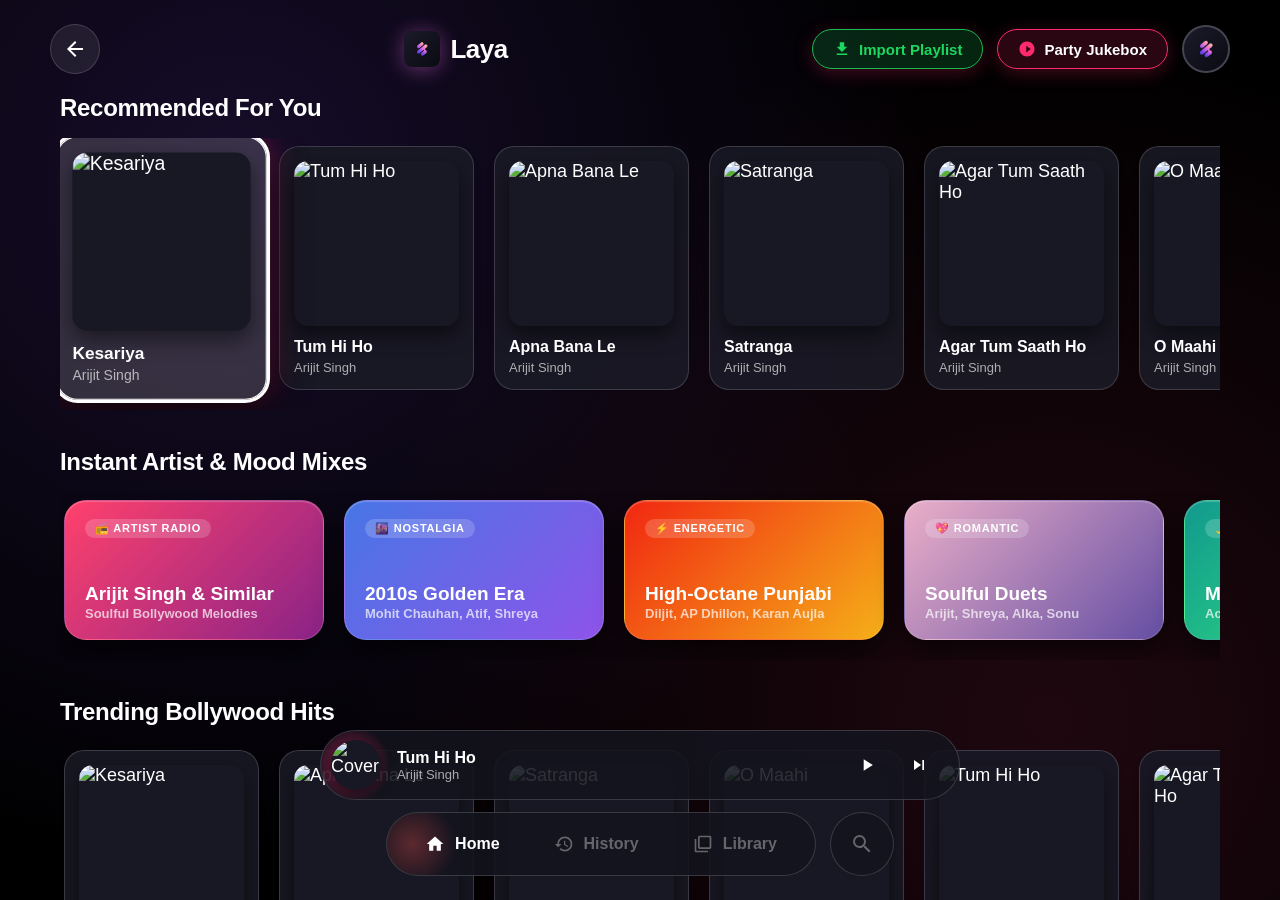
==== index.html @ c23c47bc "Fix: Synchronized lyrics timing accuracy with duration-matched lookup, LRC offset parsing, 180ms aud" ====
<!DOCTYPE html>
<html lang="en">
<head>
  <meta charset="UTF-8">
  <meta name="viewport" content="width=device-width, initial-scale=1.0, maximum-scale=1.0, user-scalable=no">
  <title>Laya</title>
  
  <!-- Stylesheet -->
  <link rel="stylesheet" href="css/app.css">
  <script>
    (function() {
      try {
        var cachedCss = localStorage.getItem('layatv_ota_file_css/app.css');
        if (cachedCss) {
          var style = document.createElement('style');
          style.id = 'laya-ota-styles';
          style.textContent = cachedCss;
          document.head.appendChild(style);
        }
      } catch(e) {}
    })();
  </script>
</head>
<body>
  <!-- Ambient Liquid Glow Mesh Background -->
  <div id="liquid-canvas">
    <div class="liquid-orb-1"></div>
    <div class="liquid-orb-2"></div>
  </div>

  <div id="app">
    <!-- Top Header Bar -->
    <header id="top-bar">
      <button id="btn-header-back" class="circle-nav-btn focusable" tabindex="0" title="Back">
        <svg viewBox="0 0 24 24"><path d="M20 11H7.83l5.59-5.59L12 4l-8 8 8 8 1.41-1.41L7.83 13H20v-2z"/></svg>
      </button>

      <div class="laya-header-brand">
        <img src="assets/icon.png" alt="Laya Logo" style="width: 36px; height: 36px; object-fit: contain; border-radius: 8px; filter: drop-shadow(0 2px 10px rgba(220, 100, 220, 0.45));"/>
        <div class="laya-brand-text">Laya</div>
      </div>

      <div style="display: flex; align-items: center; gap: 14px;">
        <button id="btn-header-import" class="party-pill-btn focusable" tabindex="0" title="Import Playlist" data-focus-name="Import Playlist" style="background: rgba(29, 185, 84, 0.2); border: 1.5px solid #1db954; color: #1ed760;">
          <svg viewBox="0 0 24 24" style="width: 18px; height: 18px; fill: currentColor;"><path d="M19 9h-4V3H9v6H5l7 7 7-7zM5 18v2h14v-2H5z"/></svg>
          <span>Import Playlist</span>
        </button>

        <button id="btn-header-party" class="party-pill-btn focusable" tabindex="0" title="Party Jukebox">
          <svg viewBox="0 0 24 24"><path d="M12 2C6.48 2 2 6.48 2 12s4.48 10 10 10 10-4.48 10-10S17.52 2 12 2zm-1 14.5v-9l6 4.5-6 4.5z"/></svg>
          <span>Party Jukebox</span>
        </button>

        <button id="btn-header-settings" class="profile-avatar focusable" tabindex="0" title="Settings">
          <img src="assets/icon.png" alt="Profile / Settings"/>
        </button>
      </div>
    </header>

    <!-- Main Viewport Area -->
    <main id="main-viewport">
      <!-- 1. Home / Discover Screen -->
      <section id="view-home" class="view-screen active">
        <div id="home-shelves-container">
          <!-- Shelves injected dynamically -->
        </div>
      </section>

      <!-- 2. Listening History Screen -->
      <section id="view-history" class="view-screen">
        <div style="max-width: 820px; margin: 0 auto;">
          <header class="screen-header" style="display: flex; justify-content: space-between; align-items: flex-end; margin-bottom: 28px;">
            <div>
              <h1 class="screen-title">Listening History</h1>
              <p class="screen-subtitle">Recently played tracks on your TV</p>
            </div>
            <button id="btn-clear-history" class="recognized-clear-btn focusable" tabindex="0" style="padding: 8px 18px; border-radius: 12px; background: rgba(255,255,255,0.08); color: #fff; cursor: pointer;">Clear History</button>
          </header>

          <div id="history-songs-list" class="track-list">
            <!-- Dynamically populated from window.Library.getHistory() -->
          </div>
        </div>
      </section>

      <!-- 3. Search Screen -->
      <section id="view-search" class="view-screen">
        <div style="max-width: 800px; margin: 0 auto;">
          <div style="display: flex; gap: 16px; margin-bottom: 24px; align-items: center;">
            <div style="flex: 1; display: flex; align-items: center; background: rgba(30, 30, 42, 0.85); border: 1.5px solid var(--glass-border); border-radius: 20px; padding: 14px 22px; gap: 14px;">
              <svg style="width: 24px; height: 24px; fill: var(--text-sub); flex-shrink: 0;" viewBox="0 0 24 24"><path d="M15.5 14h-.79l-.28-.27A6.471 6.471 0 0 0 16 9.5 6.5 6.5 0 1 0 9.5 16c1.61 0 3.09-.59 4.23-1.57l.27.28v.79l5 4.99L20.49 19l-4.99-5zm-6 0C7.01 14 5 11.99 5 9.5S7.01 5 9.5 5 14 7.01 14 9.5 14z"/></svg>
              <input type="text" id="search-input-field" readonly placeholder="Type with on-screen keyboard below..." style="background: transparent; border: none; outline: none; color: #fff; font-size: 20px; font-weight: 600; width: 100%; cursor: default;"/>
              <button id="btn-clear-query" class="focusable" tabindex="0" title="Clear text" style="background: rgba(255,255,255,0.08); color: var(--text-dim); border: none; outline: none; border-radius: 50%; width: 34px; height: 34px; display: flex; align-items: center; justify-content: center; cursor: pointer; font-size: 16px; font-weight: bold;">✕</button>
            </div>
            <button id="btn-voice-search" class="circle-nav-btn focusable" tabindex="0" title="Voice Search" style="width: 58px; height: 58px; background: var(--dynamic-accent); flex-shrink: 0;">
              <svg style="width: 26px; height: 26px; fill: #ffffff;" viewBox="0 0 24 24"><path d="M12 14c1.66 0 3-1.34 3-3V5c0-1.66-1.34-3-3-3S9 3.34 9 5v6c0 1.66 1.34 3 3 3zm5.91-3c-.49 0-.9.36-.98.85C16.52 14.2 14.47 16 12 16s-4.52-1.8-4.93-4.15c-.08-.49-.49-.85-.98-.85-.61 0-1.09.54-1 1.14.49 3 2.89 5.35 5.91 5.78V20c0 .55.45 1 1 1s1-.45 1-1v-2.08c3.02-.43 5.42-2.78 5.91-5.78.1-.6-.39-1.14-1-1.14z"/></svg>
            </button>
          </div>

          <!-- YouTube TV Style On-Screen Remote Keyboard (QWERTY Layout) -->
          <div class="tv-keyboard-wrapper">
            <div id="tv-keyboard"></div>
          </div>

          <div id="search-results-container"></div>
        </div>
      </section>

      <!-- 4. Library Screen -->
      <section id="view-library" class="view-screen">
        <header class="screen-header">
          <div style="display: flex; justify-content: space-between; align-items: flex-end; width: 100%;">
            <div>
              <h1 class="screen-title">Your Library</h1>
              <p class="screen-subtitle">Favorites, saved collections, and imported playlists</p>
            </div>
            <button id="btn-open-importer" class="library-action-pill focusable" tabindex="0" data-focus-name="Import Playlist">
              <svg viewBox="0 0 24 24" style="width: 20px; height: 20px; fill: currentColor;"><path d="M19 9h-4V3H9v6H5l7 7 7-7zM5 18v2h14v-2H5z"/></svg>
              <span>Import Playlist</span>
            </button>
          </div>
        </header>
        <div id="library-content"></div>
      </section>

      <!-- 5. Settings Screen -->
      <section id="view-settings" class="view-screen">
        <header class="screen-header" style="margin-bottom: 24px;">
          <h1 class="screen-title">Settings & Audio Controls</h1>
          <p class="screen-subtitle">Tune DSP audio effects, inspect stats, and manage updates</p>
        </header>

        <div style="max-width: 860px; display: flex; flex-direction: column; gap: 24px; padding-bottom: 120px;">
          <!-- Card 1: Audio Effects & Reverb -->
          <div class="settings-card">
            <div class="settings-card-title">Audio Effects & DSP</div>
            <div class="settings-card-sub">Enhance your soundstage for your TV and room acoustics.</div>

            <!-- Algorithmic Reverb -->
            <div style="margin-top: 18px;">
              <div style="display: flex; justify-content: space-between; margin-bottom: 10px;">
                <span style="font-weight: 700;">Algorithmic Reverb</span>
                <span id="reverb-status-label" style="color: var(--dynamic-accent); font-weight: 700; font-size: 14px;">OFF</span>
              </div>
              <div class="pill-options">
                <button class="pill-opt-btn focusable active" data-reverb="off" tabindex="0">Off</button>
                <button class="pill-opt-btn focusable" data-reverb="room" tabindex="0">Room</button>
                <button class="pill-opt-btn focusable" data-reverb="hall" tabindex="0">Hall</button>
                <button class="pill-opt-btn focusable" data-reverb="plate" tabindex="0">Plate</button>
                <button class="pill-opt-btn focusable" data-reverb="cathedral" tabindex="0">Cathedral</button>
              </div>
            </div>

            <!-- Playback Speed -->
            <div style="margin-top: 22px;">
              <div style="display: flex; justify-content: space-between; margin-bottom: 10px;">
                <span style="font-weight: 700;">Playback Speed</span>
                <span style="color: var(--text-sub); font-size: 14px;">Pitch Preserved</span>
              </div>
              <div class="pill-options">
                <button class="pill-opt-btn focusable" data-speed="0.75" tabindex="0">0.75×</button>
                <button class="pill-opt-btn focusable active" data-speed="1.0" tabindex="0">1.0×</button>
                <button class="pill-opt-btn focusable" data-speed="1.25" tabindex="0">1.25×</button>
                <button class="pill-opt-btn focusable" data-speed="1.5" tabindex="0">1.5×</button>
              </div>
            </div>
          </div>

          <!-- Card 2: Stats for Nerds -->
          <div class="settings-card">
            <div class="settings-card-title">Stats for Nerds</div>
            <div class="settings-card-sub">Technical stream and audio decoder telemetry.</div>
            <table class="stats-table" style="margin-top: 14px;">
              <tr><td>Audio Codec & Container</td><td id="stat-codec">AAC-LC (160 kbps Adaptive)</td></tr>
              <tr><td>Sample Rate / Buffer</td><td id="stat-sample-rate">48000 Hz / 12ms</td></tr>
              <tr><td>Channel Layout</td><td id="stat-channels">2.0 Stereo (Hardware Accelerated)</td></tr>
              <tr><td>Active DSP Pipeline</td><td id="stat-dsp">Clean Pass-through</td></tr>
            </table>
          </div>

          <!-- Card 3: Over-The-Air (OTA) Updates -->
          <div class="settings-card">
            <div class="settings-card-title">Over-The-Air (OTA) Live Updates</div>
            <div class="settings-card-sub">Laya auto-updates directly over Wi-Fi without needing a laptop.</div>
            <div style="display: flex; justify-content: space-between; padding: 12px 0; border-bottom: 1px solid rgba(255,255,255,0.08); margin-top: 10px;">
              <span>Active Version:</span>
              <span id="settings-active-version" style="font-weight: 700; color: #4ade80;">v1.1.0</span>
            </div>
            <div style="display: flex; justify-content: space-between; padding: 12px 0; margin-bottom: 18px;">
              <span>Update Status:</span>
              <span id="ota-status-label" style="color: var(--text-sub);">Ready</span>
            </div>
            <div style="display: flex; gap: 14px;">
              <button id="btn-check-updates" class="nav-tab-pill focusable" tabindex="0" style="background: var(--dynamic-accent); color: #fff;">Check for Updates</button>
              <button id="btn-reset-factory" class="nav-tab-pill focusable" tabindex="0" style="background: rgba(255,255,255,0.08);">Reset to Factory</button>
            </div>
          </div>
        </div>
      </section>
    </main>

    <!-- =====================================================================
         FLOATING BOTTOM DOCK (Frosted Glass Capsules: Home, History, Library + Search)
         ===================================================================== -->
    <div id="floating-bottom-dock">
      <!-- 1. Floating Mini-Player Pill -->
      <div id="mini-player" class="laya-mini-capsule focusable" tabindex="0">
        <div class="mini-art-bloom"></div>
        <div class="mini-capsule-art">
          <img src="https://c.saavncdn.com/430/Aashiqui-2-Hindi-2013-500x500.jpg" alt="Cover"/>
        </div>
        <div class="mini-capsule-info">
          <div class="mini-capsule-title">Tum Hi Ho</div>
          <div class="mini-capsule-artist">Arijit Singh</div>
        </div>
        <div class="mini-capsule-controls">
          <button id="mini-play-pause-btn" class="mini-control-btn focusable" tabindex="0" title="Play/Pause">
            <svg class="play-icon-svg" viewBox="0 0 24 24"><path d="M8 5v14l11-7z"/></svg>
            <svg class="pause-icon-svg" style="display:none;" viewBox="0 0 24 24"><path d="M6 19h4V5H6v14zm8-14v14h4V5h-4z"/></svg>
          </button>
          <button id="mini-next-btn" class="mini-control-btn focusable" tabindex="0" title="Next">
            <svg viewBox="0 0 24 24"><path d="M6 18l8.5-6L6 6v12zM16 6v12h2V6h-2z"/></svg>
          </button>
        </div>
      </div>

      <!-- 2. Floating Bottom Navigation Capsule + Circular Search Pill -->
      <div class="bottom-nav-row">
        <nav class="laya-nav-capsule">
          <div class="nav-capsule-bloom"></div>
          <button class="nav-tab-pill focusable active" data-view="home" tabindex="0">
            <svg viewBox="0 0 24 24"><path d="M10 20v-6h4v6h5v-8h3L12 3 2 12h3v8z"/></svg>
            <span>Home</span>
          </button>
          <button class="nav-tab-pill focusable" data-view="history" tabindex="0">
            <svg viewBox="0 0 24 24"><path d="M13 3c-4.97 0-9 4.03-9 9H1l3.89 3.89.07.14L9 12H6c0-3.87 3.13-7 7-7s7 3.13 7 7-3.13 7-7 7c-1.93 0-3.68-.79-4.94-2.06l-1.42 1.42C8.27 19.99 10.51 21 13 21c4.97 0 9-4.03 9-9s-4.03-9-9-9zm-1 5v5l4.28 2.54.72-1.21-3.5-2.08V8H12z"/></svg>
            <span>History</span>
          </button>
          <button class="nav-tab-pill focusable" data-view="library" tabindex="0">
            <svg viewBox="0 0 24 24"><path d="M4 6H2v14c0 1.1.9 2 2 2h14v-2H4V6zm16-4H8c-1.1 0-2 .9-2 2v12c0 1.1.9 2 2 2h12c1.1 0 2-.9 2-2V4c0-1.1-.9-2-2-2zm0 14H8V4h12v12z"/></svg>
            <span>Library</span>
          </button>
        </nav>

        <button id="btn-dock-search" class="search-circle-pill focusable" data-view="search" tabindex="0" title="Search">
          <svg viewBox="0 0 24 24"><path d="M15.5 14h-.79l-.28-.27A6.471 6.471 0 0 0 16 9.5 6.5 6.5 0 1 0 9.5 16c1.61 0 3.09-.59 4.23-1.57l.27.28v.79l5 4.99L20.49 19l-4.99-5zm-6 0C7.01 14 5 11.99 5 9.5S7.01 5 9.5 5 14 7.01 14 9.5 11.99 14 9.5 14z"/></svg>
        </button>
      </div>
    </div>

    <!-- =====================================================================
         NOW PLAYING FULLSCREEN (Apple-Style am-lyrics with Up Next & DSP Tweaks)
         ===================================================================== -->
    <div id="fullscreen-player">
      <div class="player-backdrop"></div>

      <!-- Apple TV 4K Liquid Aurora Ambient Mesh (GPU 60fps) -->
      <div class="aurora-liquid-stage">
        <div class="aurora-orb aurora-orb-1"></div>
        <div class="aurora-orb aurora-orb-2"></div>
        <div class="aurora-orb aurora-orb-3"></div>
      </div>

      <!-- Karaoke & Screensaver Ambient Badges -->
      <div id="karaoke-badge" class="karaoke-banner-pill">
        <span class="karaoke-dot"></span>
        <span class="karaoke-text">🎤 KARAOKE MODE · VOCALS REDUCED</span>
        <button id="btn-karaoke-connect-mic" class="karaoke-exit-pill focusable" tabindex="0" title="Connect Phone Mic">🎙️ Phone Mic</button>
        <button id="btn-exit-karaoke" class="karaoke-exit-pill focusable" tabindex="0">Exit</button>
      </div>

      <div id="screensaver-hint" class="screensaver-floating-pill">
        <span id="screensaver-clock-text">--:--</span>
        <span class="screensaver-divider">·</span>
        <span>Cinema Screensaver · Press any button to wake</span>
      </div>

      <div class="player-body">
        <!-- Left Hero Column -->
        <div class="player-hero-column">
          <div class="player-art-frame">
            <img src="https://c.saavncdn.com/430/Aashiqui-2-Hindi-2013-500x500.jpg" alt="Album Cover"/>
            <canvas id="player-visualizer-canvas" class="player-visualizer-canvas" width="410" height="410"></canvas>
          </div>

          <!-- On-Screen Karaoke Microphone & QR HUD Card -->
          <div id="karaoke-mic-onscreen-card" class="karaoke-mic-onscreen-card focusable" tabindex="0" title="Wireless Mic Options" data-focus-name="Wireless Mic Options">
            <div class="karaoke-mic-card-header">
              <span class="karaoke-mic-badge-icon">🎙️</span>
              <div class="karaoke-mic-text-group">
                <div class="karaoke-mic-headline">Wireless Karaoke Mic</div>
                <div class="karaoke-mic-tagline">Scan with phone to sing live</div>
              </div>
            </div>
            <div id="karaoke-onscreen-qr" class="karaoke-onscreen-qr"></div>
            <div class="karaoke-mic-card-footer">
              <div id="karaoke-onscreen-status-pill" class="karaoke-mic-status-pill disconnected">
                <span class="status-indicator-dot"></span>
                <span id="karaoke-onscreen-status-text">Waiting for phone...</span>
              </div>
              <div class="karaoke-cason-hint">💡 Cason Bluetooth Mic: Pair in TV Sound Settings</div>
            </div>
          </div>

          <div class="player-header-card">
            <div class="player-track-meta">
              <div class="track-title-row">
                <span class="explicit-tag">HQ</span>
                <span class="player-title-text">Tum Hi Ho</span>
              </div>
              <div class="player-artist-text">Arijit Singh</div>
            </div>
            <div class="player-action-icons">
              <button id="btn-karaoke-stage" class="icon-action-btn focusable" tabindex="0" title="Vocals Mode" data-focus-name="Vocals Mode">
                <svg viewBox="0 0 24 24"><path d="M12 14c1.66 0 3-1.34 3-3V5c0-1.66-1.34-3-3-3S9 3.34 9 5v6c0 1.66 1.34 3 3 3zm-1-9c0-.55.45-1 1-1s1 .45 1 1v6c0 .55-.45 1-1 1s-1-.45-1-1V5zm6 6c0 2.76-2.24 5-5 5s-5-2.24-5-5H5c0 3.53 2.61 6.43 6 6.92V21h2v-3.08c3.39-.49 6-3.39 6-6.92h-2z"/></svg>
              </button>
              <button id="btn-wireless-mic" class="icon-action-btn focusable" tabindex="0" title="Wireless Mic" data-focus-name="Wireless Mic">
                <svg viewBox="0 0 24 24"><path d="M12 14c1.66 0 3-1.34 3-3V5c0-1.66-1.34-3-3-3S9 3.34 9 5v6c0 1.66 1.34 3 3 3zm5-3c0 2.76-2.24 5-5 5s-5-2.24-5-5H5c0 3.53 2.61 6.43 6 6.92V21h2v-3.08c3.39-.49 6-3.39 6-6.92h-2zM19 10v2a7 7 0 0 1-.29 2M5 10v2a7 7 0 0 0 .29 2"/></svg>
              </button>
              <button id="btn-toggle-visualizer" class="icon-action-btn focusable" tabindex="0" title="Visualizer" data-focus-name="Visualizer">
                <svg viewBox="0 0 24 24"><path d="M12 3v18M8 8v8M4 11v2M16 6v12M20 10v4" stroke="currentColor" stroke-width="2.2" stroke-linecap="round"/></svg>
              </button>
              <button id="btn-toggle-dual-lyrics" class="icon-action-btn focusable" tabindex="0" title="Dual Script" data-focus-name="Dual Script">
                <svg viewBox="0 0 24 24"><path d="M12.87 15.07l-2.54-2.51.03-.03A17.52 17.52 0 0 0 14.07 6H17V4h-7V2H8v2H1v2h11.17C11.5 7.92 10.44 9.75 9 11.35 8.07 10.32 7.3 9.19 6.69 8h-2c.73 1.63 1.73 3.17 2.98 4.56l-5.09 5.02L4 19l5-5 3.11 3.11.76-2.04zM18.5 10h-2L12 22h2l1.12-3h4.75L21 22h2l-4.5-12zm-2.62 7l1.62-4.33L19.12 17h-3.24z"/></svg>
              </button>
              <button id="btn-party-jukebox" class="icon-action-btn focusable" tabindex="0" title="Party Jukebox" data-focus-name="Party Jukebox">
                <svg viewBox="0 0 24 24"><path d="M4 4h6v6H4V4zm2 2v2h2V6H6zm8-2h6v6h-6V4zm2 2v2h2V6h-2zM4 14h6v6H4v-6zm2 2v2h2v-2H6zm10 0h2v2h-2v-2zm-2-2h2v2h-2v-2zm4 4h2v2h-2v-2zm-2 2h2v2h-2v-2zm4-2h2v2h-2v-2zm0-4h2v2h-2v-2z"/></svg>
              </button>
              <button id="btn-fav-track" class="icon-action-btn focusable" tabindex="0" title="Favorite" data-focus-name="Favorite">
                <svg viewBox="0 0 24 24"><path d="M12 21.35l-1.45-1.32C5.4 15.36 2 12.28 2 8.5 2 5.42 4.42 3 7.5 3c1.74 0 3.41.81 4.5 2.09C13.09 3.81 14.76 3 16.5 3 19.58 3 22 5.42 22 8.5c0 3.78-3.4 6.86-8.55 11.54L12 21.35z"/></svg>
              </button>
              <button id="btn-toggle-queue" class="icon-action-btn focusable" tabindex="0" title="Queue" data-focus-name="Queue">
                <svg viewBox="0 0 24 24"><path d="M15 6H3v2h12V6zm0 4H3v2h12v-2zM3 16h8v-2H3v2zM17 6v8.18c-.31-.11-.65-.18-1-.18-1.66 0-3 1.34-3 3s1.34 3 3 3 3-1.34 3-3V8h3V6h-5z"/></svg>
              </button>
              <button id="btn-player-settings" class="icon-action-btn focusable" tabindex="0" title="Audio FX" data-focus-name="Audio FX">
                <svg viewBox="0 0 24 24"><path d="M19.14 12.94c.04-.3.06-.61.06-.94 0-.32-.02-.64-.07-.94l2.03-1.58c.18-.14.23-.41.12-.61l-1.92-3.32c-.12-.22-.37-.29-.59-.22l-2.39.96c-.5-.38-1.03-.7-1.62-.94l-.36-2.54c-.04-.24-.24-.41-.48-.41h-3.84c-.24 0-.43.17-.47.41l-.36 2.54c-.59.24-1.13.57-1.62.94l-2.39-.96c-.22-.08-.47 0-.59.22L2.74 8.87c-.12.21-.08.47.12.61l2.03 1.58c-.05.3-.09.63-.09.94s.02.64.07.94l-2.03 1.58c-.18.14-.23.41-.12.61l1.92 3.32c.12.22.37.29.59.22l2.39-.96c.5.38 1.03.7 1.62.94l.36 2.54c.05.24.24.41.48.41h3.84c.24 0 .44-.17.47-.41l.36-2.54c.59-.24 1.13-.56 1.62-.94l2.39.96c.22.08.47 0 .59-.22l1.92-3.32c.12-.22.07-.47-.12-.61l-2.01-1.58zM12 15.6c-1.98 0-3.6-1.62-3.6-3.6s1.62-3.6 3.6-3.6 3.6 1.62 3.6 3.6-1.62 3.6-3.6 3.6z"/></svg>
              </button>
            </div>
          </div>

          <!-- Progress Scrubber -->
          <div class="player-scrubber">
            <div id="player-scrubber-track" class="scrubber-track focusable" tabindex="0" data-focus-name="Seek Track">
              <div class="scrubber-fill">
                <div class="scrubber-thumb"></div>
              </div>
            </div>
            <div class="scrubber-times">
              <span id="time-current">0:00</span>
              <span id="time-duration">2:55</span>
            </div>
          </div>

          <!-- Button Focus Preview Badge -->
          <div id="player-btn-preview" class="player-btn-preview">
            <span class="preview-badge-action"></span>
          </div>

          <!-- Player Controls -->
          <div class="player-controls-row">
            <button id="fs-shuffle-btn" class="remote-btn focusable" tabindex="0" title="Shuffle" data-focus-name="Shuffle">
              <svg viewBox="0 0 24 24"><path d="M10.59 9.17L5.41 4 4 5.41l5.17 5.17 1.42-1.41zM14.5 4l2.04 2.04L4 18.59 5.41 20 17.96 7.46 20 9.5V4h-5.5zm.33 9.41l-1.41 1.41 3.13 3.13L14.5 20H20v-5.5l-2.04 2.04-3.13-3.13z"/></svg>
            </button>
            <button id="fs-prev-btn" class="remote-btn focusable" tabindex="0" title="Previous" data-focus-name="Previous">
              <svg viewBox="0 0 24 24"><path d="M6 6h2v12H6zm3.5 6l8.5 6V6z"/></svg>
            </button>
            <button id="fs-play-pause-btn" class="remote-btn play-pause-btn focusable" tabindex="0" title="Play/Pause" data-focus-name="Play / Pause">
              <svg class="play-icon-svg" viewBox="0 0 24 24"><path d="M8 5v14l11-7z"/></svg>
              <svg class="pause-icon-svg" style="display:none;" viewBox="0 0 24 24"><path d="M6 19h4V5H6v14zm8-14v14h4V5h-4z"/></svg>
            </button>
            <button id="fs-next-btn" class="remote-btn focusable" tabindex="0" title="Next" data-focus-name="Next">
              <svg viewBox="0 0 24 24"><path d="M6 18l8.5-6L6 6v12zM16 6v12h2V6h-2z"/></svg>
            </button>
            <button id="fs-repeat-btn" class="remote-btn focusable" tabindex="0" title="Repeat" data-focus-name="Repeat">
              <svg viewBox="0 0 24 24"><path d="M7 7h10v3l4-4-4-4v3H5v6h2V7zm10 10H7v-3l-4 4 4 4v-3h12v-6h-2v4z"/></svg>
            </button>
          </div>
        </div>

        <!-- Right Lyrics & Queue Column -->
        <div class="player-side-column">
          <!-- Lyrics Sync Calibration HUD -->
          <div id="lyrics-sync-hud" class="lyrics-sync-hud">
            <button id="btn-sync-earlier" class="sync-nudge-btn focusable" tabindex="0" title="Lyrics Earlier (-0.5s)" data-focus-name="Lyrics Earlier">⏪ -0.5s</button>
            <span id="sync-offset-display" class="sync-offset-pill">Sync: 0.0s</span>
            <button id="btn-sync-later" class="sync-nudge-btn focusable" tabindex="0" title="Lyrics Later (+0.5s)" data-focus-name="Lyrics Later">+0.5s ⏩</button>
            <button id="btn-sync-reset" class="sync-reset-btn focusable" tabindex="0" title="Reset (0.0s)" data-focus-name="Reset Sync">Reset</button>
          </div>

          <!-- Lyrics Stage -->
          <div class="lyrics-stage" id="lyrics-container"></div>

          <!-- Queue Overlay Pane -->
          <div id="player-queue-container" style="display: none; height: 100%; overflow-y: auto; padding: 20px 0;">
            <h3 style="font-size: 24px; font-weight: 800; margin-bottom: 16px;">Up Next in Queue</h3>
            <div id="player-queue-list" class="track-list"></div>
          </div>
        </div>
      </div>
    </div>

    <!-- Party Jukebox QR Code Modal -->
    <div id="party-modal">
      <div class="party-panel">
        <div class="party-modal-header">
          <div class="brand-inline">
            <img src="assets/logo.svg" alt="Laya" style="width: 28px; height: 28px; object-fit: contain;"/>
            <span style="font-size: 24px; font-weight: 800;">Party Jukebox</span>
            <span class="room-code-pill" id="tv-room-code-tag">ROOM: LAYA-8842</span>
          </div>
          <button id="btn-close-party" class="circle-nav-btn focusable" tabindex="0">✕</button>
        </div>

        <div class="party-modal-body">
          <!-- Left: Big Frosted QR Code -->
          <div class="party-qr-container">
            <div id="party-qr-target" class="qr-code-box"></div>
            <div class="qr-scan-label">Scan with your phone's camera</div>
            <div class="qr-url-sub" id="party-url-text">http://layatv.local/party?room=LAYA-8842</div>
          </div>

          <!-- Right: How it works & Live activity -->
          <div class="party-info-container">
            <h3 style="font-size: 28px; font-weight: 800; margin-bottom: 8px;">Let Guests DJ on TV</h3>
            <p style="font-size: 16px; color: var(--text-sub); line-height: 1.5; margin-bottom: 24px;">
              Anyone in the room can scan the code to search YouTube Music and add their favorite tracks directly into the TV's queue in real time.
            </p>

            <div class="party-perks-list">
              <div class="party-perk-row">
                <div class="perk-icon">📱</div>
                <div class="perk-desc">
                  <strong>Zero Install:</strong> Works instantly on any iOS or Android browser.
                </div>
              </div>
              <div class="party-perk-row">
                <div class="perk-icon">✨</div>
                <div class="perk-desc">
                  <strong>Full YouTube Catalog:</strong> Access to millions of songs and official audios.
                </div>
              </div>
              <div class="party-perk-row">
                <div class="perk-icon">🎶</div>
                <div class="perk-desc">
                  <strong>Up Next Queue:</strong> Guest additions play automatically in sequence.
                </div>
              </div>
            </div>

            <!-- Test / Simulation Action for instant demo -->
            <div style="margin-top: 24px; display: flex; gap: 14px;">
              <button id="btn-simulate-guest-add" class="pill-opt-btn focusable" tabindex="0" style="padding: 14px 24px; font-weight: 700; background: var(--dynamic-accent); color: #fff;">
                🎉 Simulate Guest Adding Song
              </button>
            </div>
          </div>
        </div>
      </div>
    </div>

    <!-- Wireless Phone Karaoke Mic Modal -->
    <div id="mic-modal" class="modal-overlay" style="display: none;">
      <div class="party-modal-card" style="max-width: 820px;">
        <div class="party-modal-header">
          <div class="party-brand-lockup">
            <div class="party-logo-badge" style="background: linear-gradient(135deg, #ff007a, #7928ca);">🎙️</div>
            <div>
              <h2 class="party-title">Wireless Karaoke Microphone</h2>
              <p class="party-subtitle">Turn your phone or Bluetooth mic into a live TV stage microphone</p>
            </div>
          </div>
          <button id="btn-close-mic" class="party-close-btn focusable" tabindex="0" title="Close">✕</button>
        </div>

        <div class="party-modal-body" style="grid-template-columns: 260px 1fr; gap: 32px;">
          <!-- QR Code to open mic.html -->
          <div class="party-qr-container">
            <div id="mic-qr-canvas" class="party-qr-box"></div>
            <p class="party-qr-hint">Scan with phone camera to sing live through TV speakers</p>
            <div id="mic-connection-status" class="mic-status-pill disconnected">
              <span class="status-indicator-dot"></span>
              <span id="mic-status-text">Waiting for phone...</span>
            </div>
          </div>

          <div class="party-info-pane">
            <div class="party-perk-row">
              <div class="perk-icon">📱</div>
              <div class="perk-desc">
                <strong>Phone as Studio Mic:</strong> Real-time voice stream directly mixed into TV audio with ultra-low latency.
              </div>
            </div>
            <div class="party-perk-row">
              <div class="perk-icon">✨</div>
              <div class="perk-desc">
                <strong>Studio Echo & Slapback:</strong> Built-in 160ms concert hall echo creates a live stage singing feel.
              </div>
            </div>
            <div class="party-perk-row">
              <div class="perk-icon">🎤</div>
              <div class="perk-desc">
                <strong>Cason / Bluetooth Mics:</strong> Pair your Cason wireless mic via TV <em>Settings → Sound → Sound Output → Bluetooth Speaker List</em>, or use it standalone with TV backing tracks!
              </div>
            </div>

            <div style="margin-top: 24px; display: flex; gap: 14px; align-items: center;">
              <button id="btn-toggle-mic-test" class="pill-opt-btn focusable" tabindex="0" style="padding: 12px 24px; font-weight: 700; background: #252836; color: #fff;">
                🔊 Test TV Mic Input
              </button>
              <button id="btn-mic-echo-toggle" class="pill-opt-btn focusable" tabindex="0" style="padding: 12px 24px; font-weight: 700; background: rgba(255,255,255,0.08); color: #fff;">
                Echo: <span id="tv-mic-echo-status">ON (160ms)</span>
              </button>
            </div>
          </div>
        </div>
      </div>
    </div>

    <!-- Playlist Importer Modal -->
    <div id="import-modal" class="modal-overlay" style="display: none;">
      <div class="party-modal-card" style="max-width: 820px;">
        <div class="party-modal-header">
          <div class="party-brand-lockup">
            <div class="party-logo-badge" style="background: linear-gradient(135deg, #1db954, #1ed760);">📲</div>
            <div>
              <h2 class="party-title">Import External Playlists</h2>
              <p class="party-subtitle">Spotify · JioSaavn · Apple Music · YouTube Music · Text List</p>
            </div>
          </div>
          <button id="btn-close-import" class="party-close-btn focusable" tabindex="0" title="Close">✕</button>
        </div>

        <div class="party-modal-body" style="grid-template-columns: 260px 1fr; gap: 32px;">
          <!-- Mobile Importer QR Code -->
          <div class="party-qr-container">
            <div id="import-qr-canvas" class="party-qr-box"></div>
            <p class="party-qr-hint">Scan on phone to easily paste links from Spotify or Apple Music</p>
          </div>

          <div class="party-info-pane">
            <p style="font-size: 15px; color: var(--text-secondary); margin-bottom: 16px; line-height: 1.5;">
              Paste a public playlist URL or track list. Songs will be resolved into full HD TV streams and saved to your TV Library:
            </p>

            <div style="display: flex; flex-direction: column; gap: 14px;">
              <input type="text" id="import-url-input" class="tv-text-input focusable" tabindex="0" placeholder="Paste Spotify / JioSaavn / YouTube link or Artist - Song list..." spellcheck="false" autocomplete="off" />
              
              <div style="display: flex; gap: 12px;">
                <button id="btn-execute-import" class="pill-opt-btn focusable" tabindex="0" style="flex: 1; padding: 14px 20px; font-weight: 700; background: #1db954; color: #fff;">
                  ⚡ Import Now
                </button>
                <button id="btn-import-sample" class="pill-opt-btn focusable" tabindex="0" style="padding: 14px 20px; font-weight: 600; background: rgba(255,255,255,0.08); color: #fff;">
                  Try Demo Bollywood Mix
                </button>
              </div>

              <div id="import-progress-box" style="display: none; margin-top: 10px; padding: 14px; background: rgba(255,255,255,0.04); border-radius: 12px;">
                <div style="display: flex; justify-content: space-between; font-size: 14px; font-weight: 600; margin-bottom: 8px;">
                  <span id="import-status-text">Fetching tracks...</span>
                  <span id="import-progress-count">0%</span>
                </div>
                <div style="height: 6px; background: rgba(255,255,255,0.1); border-radius: 3px; overflow: hidden;">
                  <div id="import-progress-bar" style="height: 100%; width: 0%; background: #1db954; transition: width 0.3s ease;"></div>
                </div>
              </div>
            </div>
          </div>
        </div>
      </div>
    </div>

    <!-- Toast Notification -->
    <div id="toast"></div>
  </div>

  <!-- Dynamic OTA Hot-Reload Script Bootloader (Preserves Sequential Dependency Loading) -->
  <script>
    (function() {
      var scripts = [
        "js/lib/crypto-js.min.js",
        "js/navigation/spatial-nav.js",
        "js/navigation/remote-keys.js",
        "js/player/audio-dsp.js",
        "js/player/queue.js",
        "js/player/audio-controller.js",
        "js/providers/lyrics-service.js",
        "js/providers/innertube.js",
        "js/providers/playlist-importer.js",
        "js/ui/palette-extractor.js",
        "js/ui/qr-generator.js",
        "js/ui/library.js",
        "js/updater.js",
        "js/ui/views.js"
      ];

      function loadNext(index) {
        if (index >= scripts.length) return;
        var src = scripts[index];
        var cached = null;
        try {
          cached = localStorage.getItem('layatv_ota_file_' + src);
        } catch(e) {}

        var s = document.createElement('script');
        if (cached && cached.trim().length > 0) {
          s.textContent = cached;
          document.body.appendChild(s);
          loadNext(index + 1);
        } else {
          s.src = src;
          s.onload = function() { loadNext(index + 1); };
          s.onerror = function() {
            console.warn('[Bootloader] Error loading', src, 'continuing...');
            loadNext(index + 1);
          };
          document.body.appendChild(s);
        }
      }

      loadNext(0);
    })();
  </script>
</body>
</html>
---- css/app.css ----
/* =====================================================================
   LAYA TV — Exact Laya Frosted-Glass & Liquid Ambient UI
   Replicating the Authentic Laya Mobile & 10-Foot TV Experience
   ===================================================================== */

:root {
  --bg-oled: #000000;
  --bg-surface: #101014;
  --glass-capsule: rgba(20, 20, 30, 0.88);
  --glass-capsule-hover: rgba(32, 32, 46, 0.94);
  --glass-border: rgba(255, 255, 255, 0.16);
  --glass-specular: inset 0 1px 1px rgba(255, 255, 255, 0.22);
  --glass-blur: none;
  
  --dynamic-accent: #ff2a6d;
  --dynamic-glow: rgba(255, 42, 109, 0.5);
  --text-main: #ffffff;
  --text-sub: rgba(255, 255, 255, 0.65);
  --text-dim: rgba(255, 255, 255, 0.35);
  
  --font-family: -apple-system, BlinkMacSystemFont, 'SF Pro Display', 'Segoe UI', Roboto, sans-serif;
}

* {
  box-sizing: border-box;
  margin: 0;
  padding: 0;
  user-select: none;
  -webkit-user-select: none;
}

html, body {
  width: 100vw;
  height: 100vh;
  overflow: hidden;
  background-color: var(--bg-oled);
  color: var(--text-main);
  font-family: var(--font-family);
  font-size: 18px;
  -webkit-font-smoothing: antialiased;
}

/* OLED Ambient Radial Gradient Background (Zero GPU Overhead for TV 60fps) */
#liquid-canvas {
  position: fixed;
  top: 0;
  left: 0;
  right: 0;
  bottom: 0;
  width: 100%;
  height: 100%;
  z-index: 1;
  pointer-events: none;
  background: radial-gradient(circle at 18% 20%, rgba(70, 40, 130, 0.32) 0%, transparent 55%),
              radial-gradient(circle at 82% 80%, rgba(140, 35, 70, 0.22) 0%, transparent 55%),
              #000000;
}

.liquid-orb-1,
.liquid-orb-2 {
  display: none !important;
}

@keyframes floatOrb {
  0% { transform: translate(0, 0) scale(1); }
  50% { transform: translate(4vw, 5vh) scale(1.1); }
  100% { transform: translate(-3vw, 3vh) scale(0.95); }
}

/* App Master Shell */
#app {
  position: relative;
  z-index: 10;
  display: flex;
  flex-direction: column;
  width: 100vw;
  height: 100vh;
}

/* =====================================================================
   TOP BAR (Circular Back Button, Logo, Profile Avatar)
   ===================================================================== */
#top-bar {
  display: flex;
  align-items: center;
  justify-content: space-between;
  padding: 24px 50px 10px 50px;
  z-index: 50;
}

.circle-nav-btn {
  width: 50px;
  height: 50px;
  border-radius: 50%;
  background: rgba(255, 255, 255, 0.08);
  border: 1px solid var(--glass-border);
  color: #ffffff;
  display: flex;
  align-items: center;
  justify-content: center;
  cursor: pointer;
  outline: none;
  transition: all 0.2s cubic-bezier(0.16, 1, 0.3, 1);
}

.circle-nav-btn svg {
  width: 24px;
  height: 24px;
  fill: currentColor;
}

.circle-nav-btn:focus,
.circle-nav-btn.focused {
  background: #ffffff !important;
  color: #000000 !important;
  transform: scale(1.15) !important;
  box-shadow: 0 0 24px rgba(255, 255, 255, 0.7) !important;
}

.circle-nav-btn:focus svg,
.circle-nav-btn.focused svg {
  fill: #000000 !important;
}

.laya-header-brand {
  display: flex;
  align-items: center;
  gap: 10px;
}

.laya-brand-pills {
  display: flex;
  align-items: center;
  gap: 4px;
}

.laya-brand-pill {
  width: 6px;
  height: 22px;
  background: #ffffff;
  border-radius: 4px;
  transform: rotate(25deg);
}

.laya-brand-pill.short {
  height: 14px;
  background: linear-gradient(180deg, #ffffff, var(--dynamic-accent));
}

.laya-brand-text {
  font-size: 26px;
  font-weight: 800;
  letter-spacing: -0.5px;
  color: #ffffff;
}

.profile-avatar {
  width: 48px;
  height: 48px;
  border-radius: 50%;
  overflow: hidden;
  border: 2px solid rgba(255, 255, 255, 0.15);
  background: #252535;
  cursor: pointer;
  outline: none;
  transition: all 0.2s ease;
}

.profile-avatar img {
  width: 100%;
  height: 100%;
  object-fit: cover;
}

.profile-avatar:focus {
  border-color: #ffffff;
  transform: scale(1.15);
  box-shadow: 0 0 20px var(--dynamic-glow);
}

/* =====================================================================
   MAIN VIEWPORT
   ===================================================================== */
#main-viewport {
  flex: 1;
  overflow-y: auto;
  overflow-x: hidden;
  padding: 10px 60px 170px 60px;
  scrollbar-width: none;
}

#main-viewport::-webkit-scrollbar {
  display: none;
}

.view-screen {
  display: none;
  animation: fadeIn 0.2s ease-out;
}

.view-screen.active {
  display: block;
}

@keyframes fadeIn {
  from { opacity: 0; transform: translateY(6px); }
  to { opacity: 1; transform: translateY(0); }
}

/* =====================================================================
   HOME CAROUSELS & DISCOVERY SHELVES
   ===================================================================== */
.shelf {
  margin-bottom: 38px;
}

.shelf-title {
  font-size: 24px;
  font-weight: 800;
  color: #ffffff;
  margin-bottom: 16px;
  letter-spacing: -0.3px;
}

.shelf-track-container {
  display: flex;
  gap: 20px;
  overflow-x: auto;
  padding: 8px 4px 20px 4px;
  scrollbar-width: none;
}

.shelf-track-container::-webkit-scrollbar {
  display: none;
}

.media-card {
  flex: 0 0 195px;
  width: 195px;
  background: rgba(26, 26, 38, 0.9);
  border-radius: 20px;
  padding: 14px;
  border: 1.5px solid var(--glass-border);
  cursor: pointer;
  outline: none;
  transition: all 0.22s cubic-bezier(0.16, 1, 0.3, 1);
  text-align: left;
}

.media-card:focus,
.media-card.focused {
  transform: scale(1.08) !important;
  background: rgba(255, 255, 255, 0.16) !important;
  border-color: #ffffff !important;
  outline: 3px solid #ffffff !important;
  box-shadow: 0 16px 36px rgba(0, 0, 0, 0.8), 0 0 28px var(--dynamic-glow) !important;
}

.media-card-artwork {
  width: 100%;
  aspect-ratio: 1/1;
  border-radius: 14px;
  overflow: hidden;
  margin-bottom: 12px;
  background: #181824;
  box-shadow: 0 8px 20px rgba(0, 0, 0, 0.5);
}

.media-card-artwork img {
  width: 100%;
  height: 100%;
  object-fit: cover;
}

.media-card-title {
  font-size: 16px;
  font-weight: 700;
  color: #ffffff;
  white-space: nowrap;
  overflow: hidden;
  text-overflow: ellipsis;
  margin-bottom: 4px;
}

.media-card-author {
  font-size: 13px;
  color: var(--text-sub);
  white-space: nowrap;
  overflow: hidden;
  text-overflow: ellipsis;
}

.screen-header {
  margin-bottom: 24px;
}

.screen-title {
  font-size: 32px;
  font-weight: 800;
  color: #ffffff;
  margin-bottom: 6px;
}

.screen-subtitle {
  font-size: 16px;
  color: var(--text-sub);
}

/* Recognized Songs Section */
.recognized-header {
  display: flex;
  align-items: center;
  justify-content: space-between;
  width: 100%;
  max-width: 620px;
  margin-bottom: 16px;
}

.recognized-title {
  font-size: 20px;
  font-weight: 700;
  color: #ffffff;
}

.recognized-clear-btn {
  background: transparent;
  border: none;
  color: var(--text-dim);
  font-size: 15px;
  font-weight: 600;
  cursor: pointer;
  outline: none;
}

.recognized-clear-btn:focus {
  color: #ffffff;
  text-decoration: underline;
}

/* Recognized Track Row */
.recognized-track-row {
  width: 100%;
  max-width: 620px;
  display: flex;
  align-items: center;
  gap: 16px;
  padding: 12px 16px;
  border-radius: 18px;
  background: rgba(255, 255, 255, 0.04);
  border: 1.5px solid transparent;
  cursor: pointer;
  outline: none;
  transition: all 0.2s ease;
  margin-bottom: 10px;
}

.recognized-artwork {
  width: 52px;
  height: 52px;
  border-radius: 14px;
  overflow: hidden;
  background: #1c1c28;
  flex-shrink: 0;
}

.recognized-artwork img {
  width: 100%;
  height: 100%;
  object-fit: cover;
}

.recognized-info {
  flex: 1;
  min-width: 0;
  text-align: left;
}

.recognized-track-title {
  font-size: 18px;
  font-weight: 700;
  color: #ffffff;
  white-space: nowrap;
  overflow: hidden;
  text-overflow: ellipsis;
}

.recognized-track-sub {
  font-size: 14px;
  color: var(--text-sub);
  white-space: nowrap;
  overflow: hidden;
  text-overflow: ellipsis;
}

.recognized-track-row:focus,
.recognized-track-row.focused {
  background: rgba(255, 255, 255, 0.16) !important;
  border-color: #ffffff !important;
  transform: scale(1.03) !important;
  box-shadow: 0 0 24px rgba(255, 255, 255, 0.4) !important;
}

/* =====================================================================
   TV ON-SCREEN KEYBOARD (YouTube TV Style - Crisp Remote Focus Highlights)
   ===================================================================== */
.tv-keyboard-wrapper {
  background: rgba(22, 22, 32, 0.75);
  backdrop-filter: var(--glass-blur);
  -webkit-backdrop-filter: var(--glass-blur);
  border-radius: 24px;
  padding: 20px;
  border: 1px solid var(--glass-border);
  box-shadow: 0 16px 40px rgba(0, 0, 0, 0.5), inset 0 1px 1px var(--glass-specular);
  margin-bottom: 28px;
}

#tv-keyboard {
  display: flex;
  flex-direction: column;
  gap: 10px;
  align-items: center;
}

.tv-keyboard-row {
  display: flex;
  justify-content: center;
  gap: 10px;
  width: 100%;
}

.key-btn {
  height: 52px;
  min-width: 52px;
  padding: 0 16px;
  border-radius: 14px;
  background: rgba(255, 255, 255, 0.08);
  border: 2px solid transparent;
  color: #e5e5e5;
  font-size: 19px;
  font-weight: 700;
  cursor: pointer;
  outline: none;
  display: flex;
  align-items: center;
  justify-content: center;
  user-select: none;
  transition: all 0.16s cubic-bezier(0.16, 1, 0.3, 1);
  position: relative;
}

.key-btn:hover,
.key-btn:focus,
.key-btn.focused {
  background: #ffffff !important;
  color: #000000 !important;
  border-color: #ffffff !important;
  transform: scale(1.18) !important;
  font-weight: 900 !important;
  box-shadow: 0 0 24px rgba(255, 255, 255, 0.9), 0 8px 24px rgba(0, 0, 0, 0.7) !important;
  z-index: 10 !important;
}

.key-btn:active {
  transform: scale(0.96) !important;
}

.key-btn-space {
  min-width: 240px;
  font-size: 15px;
  letter-spacing: 1px;
}

.key-btn-action {
  min-width: 100px;
  font-size: 15px;
  background: rgba(255, 255, 255, 0.12);
}

.key-btn-search {
  min-width: 150px;
  background: var(--dynamic-accent);
  color: #ffffff;
  font-weight: 800;
}

.key-btn-search:hover,
.key-btn-search:focus,
.key-btn-search.focused {
  background: #ffffff !important;
  color: #000000 !important;
}

/* =====================================================================
   BOTTOM FLOATING CAPSULES (Exact Laya Glass Pills)
   ===================================================================== */
#floating-bottom-dock {
  position: fixed;
  bottom: 24px;
  left: 0;
  right: 0;
  display: flex;
  flex-direction: column;
  align-items: center;
  gap: 12px;
  z-index: 100;
  pointer-events: none;
}

#floating-bottom-dock > * {
  pointer-events: auto;
}

/* 1. Floating Mini-Player Pill */
.laya-mini-capsule {
  width: 640px;
  height: 70px;
  background: var(--glass-capsule);
  backdrop-filter: var(--glass-blur);
  -webkit-backdrop-filter: var(--glass-blur);
  border-radius: 35px;
  border: 1px solid var(--glass-border);
  box-shadow: 0 16px 40px rgba(0, 0, 0, 0.6), inset 0 1px 1px var(--glass-specular);
  display: flex;
  align-items: center;
  padding: 0 20px 0 10px;
  gap: 16px;
  cursor: pointer;
  outline: none;
  transition: all 0.22s cubic-bezier(0.16, 1, 0.3, 1);
  position: relative;
  overflow: hidden;
}

/* Glowing Artwork Bloom on Left */
.mini-art-bloom {
  position: absolute;
  left: -10px;
  width: 80px;
  height: 80px;
  border-radius: 50%;
  background: radial-gradient(circle, var(--dynamic-accent) 0%, transparent 70%);
  opacity: 0.6;
  pointer-events: none;
}

.mini-capsule-art {
  width: 50px;
  height: 50px;
  border-radius: 50%;
  overflow: hidden;
  background: #181824;
  flex-shrink: 0;
  position: relative;
  z-index: 2;
  box-shadow: 0 4px 12px rgba(0, 0, 0, 0.5);
}

.mini-capsule-art img {
  width: 100%;
  height: 100%;
  object-fit: cover;
}

.mini-capsule-info {
  flex: 1;
  min-width: 0;
  text-align: left;
  z-index: 2;
}

.mini-capsule-title {
  font-size: 16px;
  font-weight: 700;
  color: #ffffff;
  white-space: nowrap;
  overflow: hidden;
  text-overflow: ellipsis;
}

.mini-capsule-artist {
  font-size: 13px;
  color: var(--text-sub);
  white-space: nowrap;
  overflow: hidden;
  text-overflow: ellipsis;
}

.mini-capsule-controls {
  display: flex;
  align-items: center;
  gap: 12px;
  z-index: 2;
}

.mini-control-btn {
  width: 40px;
  height: 40px;
  border-radius: 50%;
  background: transparent;
  border: 1.5px solid transparent;
  color: #ffffff;
  display: flex;
  align-items: center;
  justify-content: center;
  cursor: pointer;
  outline: none;
  transition: all 0.2s ease;
}

.mini-control-btn svg {
  width: 20px;
  height: 20px;
  fill: currentColor;
}

.mini-control-btn:focus,
.mini-control-btn.focused {
  background: rgba(255, 255, 255, 0.3) !important;
  border-color: #ffffff !important;
  transform: scale(1.18) !important;
}

.laya-mini-capsule:focus,
.laya-mini-capsule.focused {
  border-color: #ffffff !important;
  transform: translateY(-4px) scale(1.02) !important;
  box-shadow: 0 20px 50px rgba(0, 0, 0, 0.8), 0 0 24px var(--dynamic-glow) !important;
}

/* 2. Floating Bottom Navigation Capsule + Circular Search Pill */
.bottom-nav-row {
  display: flex;
  align-items: center;
  gap: 14px;
}

.laya-nav-capsule {
  height: 64px;
  background: var(--glass-capsule);
  backdrop-filter: var(--glass-blur);
  -webkit-backdrop-filter: var(--glass-blur);
  border-radius: 32px;
  border: 1px solid var(--glass-border);
  box-shadow: 0 16px 40px rgba(0, 0, 0, 0.6), inset 0 1px 1px var(--glass-specular);
  display: flex;
  align-items: center;
  padding: 0 14px;
  gap: 6px;
  position: relative;
  overflow: hidden;
}

/* Left ambient color bleed inside the pill */
.nav-capsule-bloom {
  position: absolute;
  left: -20px;
  width: 90px;
  height: 90px;
  border-radius: 50%;
  background: radial-gradient(circle, rgba(230, 80, 80, 0.35) 0%, transparent 70%);
  pointer-events: none;
}

.nav-tab-pill {
  display: flex;
  align-items: center;
  gap: 10px;
  padding: 10px 22px;
  border-radius: 24px;
  background: transparent;
  border: 2px solid transparent;
  color: var(--text-dim);
  font-size: 16px;
  font-weight: 700;
  cursor: pointer;
  outline: none;
  transition: all 0.22s cubic-bezier(0.16, 1, 0.3, 1);
  position: relative;
  z-index: 2;
}

.nav-tab-pill svg {
  width: 20px;
  height: 20px;
  fill: currentColor;
}

.nav-tab-pill.active {
  color: #ffffff;
}

.nav-tab-pill:focus,
.nav-tab-pill.focused {
  background: rgba(255, 255, 255, 0.22) !important;
  color: #ffffff !important;
  border-color: #ffffff !important;
  transform: scale(1.1) !important;
  box-shadow: 0 0 22px rgba(255, 255, 255, 0.5) !important;
}

/* Circular Floating Search Button */
.search-circle-pill {
  width: 64px;
  height: 64px;
  border-radius: 50%;
  background: var(--glass-capsule);
  backdrop-filter: var(--glass-blur);
  -webkit-backdrop-filter: var(--glass-blur);
  border: 1px solid var(--glass-border);
  box-shadow: 0 16px 40px rgba(0, 0, 0, 0.6), inset 0 1px 1px var(--glass-specular);
  display: flex;
  align-items: center;
  justify-content: center;
  cursor: pointer;
  outline: none;
  transition: all 0.22s cubic-bezier(0.16, 1, 0.3, 1);
  position: relative;
  z-index: 2;
}

.search-circle-pill svg {
  width: 24px;
  height: 24px;
  fill: var(--text-dim);
  transition: fill 0.2s ease;
}

.search-circle-pill:focus,
.search-circle-pill.focused {
  background: rgba(255, 255, 255, 0.25) !important;
  border-color: #ffffff !important;
  transform: scale(1.15) !important;
  box-shadow: 0 0 24px rgba(255, 255, 255, 0.6) !important;
}

.search-circle-pill:focus svg,
.search-circle-pill.focused svg {
  fill: #ffffff !important;
}
  align-items: center;
  justify-content: center;
  color: #ffffff;
  cursor: pointer;
  outline: none;
  transition: all 0.22s ease;
}

.search-circle-pill svg {
  width: 24px;
  height: 24px;
  fill: currentColor;
}

.search-circle-pill:focus {
  background: var(--dynamic-accent);
  border-color: #ffffff;
  transform: scale(1.15);
  box-shadow: 0 0 24px var(--dynamic-glow);
}

/* =====================================================================
   NOW PLAYING & WORD-SYNCED LYRICS (Exact Screenshot #1)
   ===================================================================== */
#fullscreen-player {
  position: fixed;
  top: 0;
  left: 0;
  right: 0;
  bottom: 0;
  width: 100%;
  height: 100%;
  z-index: 200;
  display: none;
  background: #060609;
  overflow: hidden;
  box-sizing: border-box;
}

#fullscreen-player.active {
  display: flex !important;
}

.player-backdrop {
  position: absolute;
  top: 0;
  left: 0;
  right: 0;
  bottom: 0;
  width: 100%;
  height: 100%;
  background-size: cover;
  background-position: center;
  opacity: 0.22;
  transition: background-image 0.8s ease;
  z-index: 1;
}

/* Apple TV 4K Liquid Aurora Ambient Mesh (GPU 60fps compositor) */
.aurora-liquid-stage {
  position: absolute;
  top: 0;
  left: 0;
  right: 0;
  bottom: 0;
  width: 100%;
  height: 100%;
  overflow: hidden;
  z-index: 2;
  pointer-events: none;
}

.aurora-orb {
  position: absolute;
  border-radius: 50%;
  mix-blend-mode: screen;
  will-change: transform, opacity;
  pointer-events: none;
}

.aurora-orb-1 {
  width: 900px;
  height: 900px;
  top: -160px;
  left: -120px;
  background: radial-gradient(circle, var(--dynamic-glow) 0%, rgba(138, 58, 245, 0.35) 45%, transparent 70%);
  animation: auroraFlow1 22s ease-in-out infinite alternate;
}

.aurora-orb-2 {
  width: 850px;
  height: 850px;
  bottom: -200px;
  right: -60px;
  background: radial-gradient(circle, var(--dynamic-accent) 0%, rgba(255, 42, 109, 0.28) 45%, transparent 70%);
  animation: auroraFlow2 26s ease-in-out infinite alternate;
}

.aurora-orb-3 {
  width: 700px;
  height: 700px;
  top: 30%;
  left: 45%;
  background: radial-gradient(circle, rgba(0, 229, 255, 0.22) 0%, rgba(120, 80, 255, 0.14) 50%, transparent 70%);
  animation: auroraFlow3 18s ease-in-out infinite alternate;
}

@keyframes auroraFlow1 {
  0% {
    transform: translate3d(0, 0, 0) scale(1.0);
    opacity: 0.75;
  }
  50% {
    transform: translate3d(120px, 80px, 0) scale(1.2);
    opacity: 0.95;
  }
  100% {
    transform: translate3d(40px, 140px, 0) scale(1.05);
    opacity: 0.7;
  }
}

@keyframes auroraFlow2 {
  0% {
    transform: translate3d(0, 0, 0) scale(1.05);
    opacity: 0.7;
  }
  50% {
    transform: translate3d(-140px, -90px, 0) scale(1.25);
    opacity: 0.95;
  }
  100% {
    transform: translate3d(-60px, -40px, 0) scale(1.1);
    opacity: 0.65;
  }
}

@keyframes auroraFlow3 {
  0% {
    transform: translate3d(0, 0, 0) scale(0.9);
    opacity: 0.5;
  }
  50% {
    transform: translate3d(-90px, 70px, 0) scale(1.22);
    opacity: 0.85;
  }
  100% {
    transform: translate3d(80px, -60px, 0) scale(1.0);
    opacity: 0.55;
  }
}

#fullscreen-player::before {
  content: '';
  position: absolute;
  top: 0;
  left: 0;
  right: 0;
  bottom: 0;
  width: 100%;
  height: 100%;
  background: radial-gradient(circle at 18% 30%, rgba(140, 50, 220, 0.25) 0%, rgba(10, 10, 18, 0.92) 65%),
              radial-gradient(circle at 82% 70%, rgba(255, 42, 109, 0.18) 0%, rgba(6, 6, 12, 0.96) 80%);
  z-index: 3;
  pointer-events: none;
}

.player-body {
  position: relative;
  z-index: 10;
  width: 100%;
  height: 100%;
  display: flex;
  padding: 44px 60px;
  gap: 50px;
  box-sizing: border-box;
  align-items: center;
}

/* Left Hero */
.player-hero-column {
  flex: 0 0 460px;
  width: 460px;
  display: flex;
  flex-direction: column;
  justify-content: center;
}

.player-art-frame {
  width: 400px;
  height: 400px;
  border-radius: 34px;
  overflow: hidden;
  box-shadow: 0 25px 60px rgba(0, 0, 0, 0.9), 0 0 40px var(--dynamic-glow);
  margin-bottom: 20px;
  background: #151522;
  border: 1px solid rgba(255, 255, 255, 0.14);
  position: relative;
}

.player-visualizer-canvas {
  position: absolute;
  top: 0;
  left: 0;
  right: 0;
  bottom: 0;
  width: 100%;
  height: 100%;
  border-radius: 34px;
  pointer-events: none;
  opacity: 0;
  background: rgba(10, 10, 16, 0.78);
  transition: opacity 0.3s cubic-bezier(0.16, 1, 0.3, 1);
  z-index: 5;
}

.player-visualizer-canvas.active {
  opacity: 1;
}

.player-art-frame img {
  width: 100%;
  height: 100%;
  object-fit: cover;
}

.player-header-card {
  display: flex;
  flex-direction: column;
  gap: 12px;
  margin-bottom: 18px;
  width: 100%;
}

.player-track-meta {
  width: 100%;
}

.track-title-row {
  display: flex;
  align-items: center;
  gap: 10px;
  margin-bottom: 4px;
}

.explicit-tag {
  font-size: 11px;
  font-weight: 800;
  background: rgba(255, 255, 255, 0.22);
  color: #ffffff;
  padding: 2px 6px;
  border-radius: 5px;
}

.player-title-text {
  font-size: 32px;
  font-weight: 800;
  color: #ffffff;
  white-space: nowrap;
  overflow: hidden;
  text-overflow: ellipsis;
}

.player-artist-text {
  font-size: 20px;
  color: var(--dynamic-accent);
  font-weight: 600;
  white-space: nowrap;
  overflow: hidden;
  text-overflow: ellipsis;
}

.player-action-icons {
  display: flex;
  align-items: center;
  gap: 12px;
}

.icon-action-btn {
  width: 44px;
  height: 44px;
  border-radius: 50%;
  background: rgba(255, 255, 255, 0.08);
  border: 1.5px solid transparent;
  color: #ffffff;
  display: flex;
  align-items: center;
  justify-content: center;
  cursor: pointer;
  outline: none;
  transition: all 0.2s ease;
}

.icon-action-btn svg {
  width: 22px;
  height: 22px;
  fill: currentColor;
}

.icon-action-btn:focus {
  background: #ffffff;
  color: #000000;
  border-color: #ffffff;
  transform: scale(1.15);
}

.icon-action-btn:focus svg {
  fill: #000000;
}

.icon-action-btn.active {
  background: var(--dynamic-accent);
  color: #ffffff;
  border-color: rgba(255, 255, 255, 0.45);
  box-shadow: 0 0 16px var(--dynamic-glow);
}

.icon-action-btn.active svg {
  fill: #ffffff;
}

.icon-action-btn.active:focus {
  background: #ffffff;
  color: #000000;
  box-shadow: 0 0 24px var(--dynamic-glow);
}

.icon-action-btn.active:focus svg {
  fill: #000000;
}

/* Scrubber */
.player-scrubber {
  display: flex;
  flex-direction: column;
  gap: 10px;
  margin-bottom: 26px;
}

.scrubber-track {
  width: 100%;
  height: 8px;
  background: rgba(255, 255, 255, 0.16);
  border-radius: 4px;
  position: relative;
  cursor: pointer;
  outline: none;
  border: 2px solid transparent;
  transition: all 0.2s ease;
}

.scrubber-track:focus {
  border-color: #ffffff;
  box-shadow: 0 0 20px var(--dynamic-glow);
  transform: scaleY(1.5);
}

.scrubber-fill {
  height: 100%;
  width: 0%;
  background: linear-gradient(90deg, #ffffff, var(--dynamic-accent));
  border-radius: 4px;
}

.scrubber-times {
  display: flex;
  justify-content: space-between;
  font-size: 15px;
  color: var(--text-sub);
  font-variant-numeric: tabular-nums;
  font-weight: 600;
}

/* Media Controls Row */
.player-controls-row {
  display: flex;
  align-items: center;
  gap: 18px;
}

.remote-btn {
  width: 56px;
  height: 56px;
  border-radius: 50%;
  background: rgba(255, 255, 255, 0.08);
  border: 2px solid transparent;
  color: #ffffff;
  display: flex;
  align-items: center;
  justify-content: center;
  cursor: pointer;
  outline: none;
  transition: all 0.22s cubic-bezier(0.16, 1, 0.3, 1);
}

.remote-btn.play-pause-btn {
  width: 78px;
  height: 78px;
  background: #ffffff;
  color: #000000;
  box-shadow: 0 10px 30px rgba(255, 255, 255, 0.4);
}

.remote-btn svg {
  width: 26px;
  height: 26px;
  fill: currentColor;
}

.remote-btn.play-pause-btn svg {
  width: 36px;
  height: 36px;
  fill: #000000;
}

.remote-btn:focus {
  background: var(--dynamic-accent);
  color: #ffffff;
  border-color: #ffffff;
  transform: scale(1.15);
  box-shadow: 0 0 26px var(--dynamic-glow);
}

.remote-btn:focus svg {
  fill: #ffffff;
}

/* Button Focus Preview Badge - Clean Minimal Pill */
.player-btn-preview {
  display: flex;
  align-items: center;
  justify-content: center;
  min-height: 30px;
  margin: 6px auto 14px auto;
  padding: 4px 18px;
  background: rgba(255, 255, 255, 0.15);
  border: 1.5px solid rgba(255, 255, 255, 0.22);
  border-radius: 20px;
  width: fit-content;
  opacity: 0;
  transform: translateY(3px);
  transition: all 0.18s cubic-bezier(0.16, 1, 0.3, 1);
  pointer-events: none;
}

.player-btn-preview.visible {
  opacity: 1;
  transform: translateY(0);
}

.preview-badge-action {
  font-size: 14px;
  font-weight: 800;
  color: #ffffff;
  letter-spacing: 0.4px;
}

/* High-Contrast TV Button Focus Pill Tooltip */
.tv-focus-tooltip {
  position: fixed;
  z-index: 999999;
  pointer-events: none;
  background: rgba(18, 18, 26, 0.94);
  color: #ffffff;
  border: 1.5px solid rgba(255, 255, 255, 0.3);
  box-shadow: 0 10px 32px rgba(0, 0, 0, 0.85), 0 0 20px rgba(255, 255, 255, 0.15);
  padding: 6px 18px;
  border-radius: 22px;
  font-size: 15px;
  font-weight: 800;
  letter-spacing: 0.3px;
  white-space: nowrap;
  opacity: 0;
  backdrop-filter: blur(16px);
  -webkit-backdrop-filter: blur(16px);
  transition: opacity 0.16s cubic-bezier(0.16, 1, 0.3, 1), transform 0.16s cubic-bezier(0.16, 1, 0.3, 1);
  will-change: transform, opacity;
}

.tv-focus-tooltip.tooltip-above {
  transform: translate(-50%, -100%) scale(0.92);
}

.tv-focus-tooltip.tooltip-above.active {
  opacity: 1;
  transform: translate(-50%, -100%) scale(1);
}

.tv-focus-tooltip.tooltip-below {
  transform: translate(-50%, 0) scale(0.92);
}

.tv-focus-tooltip.tooltip-below.active {
  opacity: 1;
  transform: translate(-50%, 0) scale(1);
}

/* Right Lyrics Column (am-lyrics Apple Music style) */
.player-side-column {
  flex: 1;
  height: 100%;
  display: flex;
  flex-direction: column;
  background: transparent;
  border: none;
  padding: 0 20px 0 30px;
  overflow: hidden;
  position: relative;
  box-sizing: border-box;
}

.lyrics-stage {
  flex: 1;
  height: 100%;
  overflow: hidden;
  position: relative;
}

.lyrics-stage::-webkit-scrollbar {
  display: none;
}

.lyrics-scroll-track {
  display: flex;
  flex-direction: column;
  gap: 22px;
  padding: 60px 0 340px 0;
  transition: transform 0.38s cubic-bezier(0.18, 0.9, 0.28, 1);
  will-change: transform;
}

/* Inactive lyrics clean contrast - Constant font-size avoids layout reflows */
.lrc-line {
  font-size: 38px;
  font-weight: 600;
  line-height: 1.48;
  color: rgba(255, 255, 255, 0.34);
  transform: scale(0.95);
  transform-origin: left center;
  transition: transform 0.32s cubic-bezier(0.16, 1, 0.3, 1),
              opacity 0.32s cubic-bezier(0.16, 1, 0.3, 1),
              color 0.32s ease,
              text-shadow 0.32s ease;
  will-change: transform, opacity;
  cursor: pointer;
  outline: none;
  padding: 10px 20px;
  border-radius: 18px;
  position: relative;
}

.lrc-line:focus {
  background: rgba(255, 255, 255, 0.08);
  color: rgba(255, 255, 255, 0.9);
  transform: scale(1.0);
}

.lrc-line.nearby {
  color: rgba(255, 255, 255, 0.65);
  transform: scale(0.98);
}

/* Active line focused - Apple Music Grandeur via GPU scale */
.lrc-line.active {
  font-weight: 800;
  color: #ffffff;
  transform: scale(1.14) translateX(12px);
  text-shadow: 0 0 28px rgba(255, 255, 255, 0.75), 0 0 55px var(--dynamic-glow);
  opacity: 1;
}

.lrc-line.active::before {
  content: '';
  position: absolute;
  left: 0;
  top: 15%;
  height: 70%;
  width: 5px;
  border-radius: 4px;
  background: var(--dynamic-accent);
  box-shadow: 0 0 16px var(--dynamic-glow);
}

/* Apple Music Instrumental Interlude (🎶 🎶 🎶) */
.lrc-line.lrc-instrumental {
  display: flex;
  align-items: center;
  padding: 12px 20px;
}

.instrumental-capsule {
  display: inline-flex;
  align-items: center;
  gap: 16px;
  background: rgba(255, 255, 255, 0.07);
  border: 1px solid rgba(255, 255, 255, 0.12);
  padding: 10px 24px;
  border-radius: 30px;
  transition: all 0.35s cubic-bezier(0.16, 1, 0.3, 1);
}

.lrc-line.lrc-instrumental.active .instrumental-capsule {
  background: rgba(255, 255, 255, 0.18);
  border-color: rgba(255, 255, 255, 0.35);
  box-shadow: 0 0 35px var(--dynamic-glow);
  transform: scale(1.1) translateX(8px);
}

.lrc-line.lrc-instrumental .note-dot {
  font-size: 28px;
  display: inline-block;
  opacity: 0.45;
  transition: opacity 0.3s ease;
}

.lrc-line.lrc-instrumental.active .note-dot {
  opacity: 1;
}

.lrc-line.lrc-instrumental.active .note-1 {
  animation: noteFloat 1.25s ease-in-out infinite 0s;
}

.lrc-line.lrc-instrumental.active .note-2 {
  animation: noteFloat 1.25s ease-in-out infinite 0.22s;
}

.lrc-line.lrc-instrumental.active .note-3 {
  animation: noteFloat 1.25s ease-in-out infinite 0.44s;
}

@keyframes noteFloat {
  0%, 100% {
    transform: translateY(0) scale(0.95);
    filter: drop-shadow(0 0 2px rgba(255, 255, 255, 0.4));
  }
  50% {
    transform: translateY(-9px) scale(1.28);
    filter: drop-shadow(0 0 18px var(--dynamic-glow));
  }
}

/* Multi-Singer & Duet Color Coded Lyrics (Zero Lag GPU Rendered) */
.lrc-line.singer-duet {
  color: rgba(255, 185, 205, 0.42);
}

.lrc-line.singer-duet.nearby {
  color: rgba(255, 185, 205, 0.72);
}

/* Duet Active Line - Warm Celestial Peach/Rose Glow */
.lrc-line.singer-duet.active {
  color: #fff0f3;
  transform: scale(1.14) translateX(12px);
  text-shadow: 0 0 28px rgba(255, 110, 155, 0.8), 0 0 55px rgba(255, 42, 109, 0.5);
}

.lrc-line.singer-duet.active::before {
  background: #ff5277;
  box-shadow: 0 0 16px rgba(255, 82, 119, 0.85);
}

/* Backing Vocals / Harmony / Parenthetical Lines */
.lrc-line.singer-backing {
  font-style: italic;
  color: rgba(140, 220, 255, 0.4);
}

.lrc-line.singer-backing.nearby {
  color: rgba(140, 220, 255, 0.7);
}

.lrc-line.singer-backing.active {
  color: #e0f7ff;
  font-style: italic;
  text-shadow: 0 0 26px rgba(0, 229, 255, 0.8), 0 0 50px rgba(0, 140, 255, 0.6);
}

.lrc-line.singer-backing.active::before {
  background: #00e5ff;
  box-shadow: 0 0 16px rgba(0, 229, 255, 0.9);
}

/* Singer Badge (Pill showing e.g. "Shreya" or "Duet") */
.singer-badge {
  display: inline-block;
  font-size: 13px;
  font-weight: 800;
  text-transform: uppercase;
  letter-spacing: 0.8px;
  padding: 3px 10px;
  margin-right: 12px;
  vertical-align: middle;
  border-radius: 12px;
  background: rgba(255, 255, 255, 0.1);
  border: 1px solid rgba(255, 255, 255, 0.18);
  color: rgba(255, 255, 255, 0.85);
  transform: translateY(-2px);
}

.lrc-line.singer-duet .singer-badge {
  background: rgba(255, 82, 119, 0.2);
  border-color: rgba(255, 82, 119, 0.4);
  color: #ff94ab;
}

.lrc-line.singer-duet.active .singer-badge {
  background: #ff5277;
  color: #ffffff;
  box-shadow: 0 0 12px rgba(255, 82, 119, 0.7);
}

/* Syllable word sweep */
.lrc-word {
  display: inline-block;
  color: rgba(255, 255, 255, 0.35);
  transition: color 0.25s ease, transform 0.25s ease, text-shadow 0.25s ease;
  margin-right: 0.26em;
}

.lrc-line.active .lrc-word.sung {
  color: #ffffff;
  text-shadow: 0 0 16px rgba(255, 255, 255, 0.7);
}

.lrc-line.active .lrc-word.singing {
  color: #ffffff;
  transform: scale(1.08);
  text-shadow: 0 0 24px var(--dynamic-glow);
}

/* Toast */
#toast {
  position: fixed;
  top: 36px;
  right: 48px;
  background: rgba(24, 24, 34, 0.88);
  backdrop-filter: var(--glass-blur);
  border: 2px solid var(--dynamic-accent);
  box-shadow: 0 10px 30px rgba(0, 0, 0, 0.8), 0 0 24px var(--dynamic-glow);
  color: #ffffff;
  padding: 16px 26px;
  border-radius: 20px;
  font-size: 19px;
  font-weight: 700;
  z-index: 999;
  display: none;
  animation: slideInToast 0.25s ease-out;
}

@keyframes slideInToast {
  from { opacity: 0; transform: translateY(-20px); }
  to { opacity: 1; transform: translateY(0); }
}

/* Apple Music Sing Bouncing Vocal Rhythm Guide */
.vocal-sing-ball {
  position: absolute;
  top: -10px;
  left: 0;
  width: 14px;
  height: 14px;
  border-radius: 50%;
  background: #ffffff;
  box-shadow: 0 0 16px var(--dynamic-glow), 0 0 24px #ffffff;
  pointer-events: none;
  animation: vocalBallFloat 0.7s ease-in-out infinite alternate;
  will-change: transform, left;
  transition: left 0.24s cubic-bezier(0.2, 0.9, 0.3, 1);
  z-index: 10;
}

@keyframes vocalBallFloat {
  0% { transform: translateY(0) scale(0.92); }
  100% { transform: translateY(-7px) scale(1.3); }
}

/* Dual-Script & Romanized Lyrics Subtitle */
.lrc-dual-script {
  display: block;
  font-size: 24px;
  font-weight: 500;
  color: rgba(255, 255, 255, 0.55);
  margin-top: 4px;
  letter-spacing: 0.2px;
  transition: color 0.3s ease;
}

.lrc-line.active .lrc-dual-script {
  color: rgba(255, 255, 255, 0.88);
  font-weight: 600;
}

/* Instant Artist Radio Mixes Shelf Cards */
.shelf-mix-card {
  flex: 0 0 260px;
  width: 260px;
  height: 140px;
  border-radius: 22px;
  padding: 18px 20px;
  display: flex;
  flex-direction: column;
  justify-content: space-between;
  cursor: pointer;
  outline: none;
  border: 1px solid rgba(255, 255, 255, 0.16);
  box-shadow: var(--glass-specular), 0 12px 28px rgba(0, 0, 0, 0.6);
  position: relative;
  overflow: hidden;
  transition: transform 0.22s cubic-bezier(0.16, 1, 0.3, 1), box-shadow 0.22s ease;
}

.shelf-mix-card:focus {
  transform: scale(1.08);
  border-color: #ffffff;
  box-shadow: 0 0 35px var(--dynamic-glow);
}

.mix-card-badge {
  font-size: 11px;
  font-weight: 800;
  letter-spacing: 0.8px;
  text-transform: uppercase;
  background: rgba(255, 255, 255, 0.18);
  padding: 3px 10px;
  border-radius: 12px;
  width: fit-content;
  color: #ffffff;
}

.mix-card-title {
  font-size: 19px;
  font-weight: 800;
  color: #ffffff;
  line-height: 1.25;
}

.mix-card-sub {
  font-size: 13px;
  color: rgba(255, 255, 255, 0.7);
  font-weight: 600;
}

/* =====================================================================
   FEATURE 1: PARTY JUKEBOX (FROSTED GLASS QR QUEUE)
   ===================================================================== */
.party-pill-btn {
  display: flex;
  align-items: center;
  gap: 8px;
  padding: 10px 20px;
  border-radius: 24px;
  background: rgba(255, 42, 109, 0.16);
  border: 1.5px solid var(--dynamic-accent);
  color: #ffffff;
  font-size: 15px;
  font-weight: 700;
  cursor: pointer;
  outline: none;
  box-shadow: 0 4px 18px rgba(255, 42, 109, 0.25);
  transition: all 0.2s ease;
}

.party-pill-btn svg {
  width: 18px;
  height: 18px;
  fill: var(--dynamic-accent);
}

.party-pill-btn:focus {
  background: var(--dynamic-accent);
  transform: scale(1.08);
  box-shadow: 0 0 24px var(--dynamic-glow);
}

.party-pill-btn:focus svg {
  fill: #ffffff;
}

#party-modal {
  position: fixed;
  top: 0;
  left: 0;
  right: 0;
  bottom: 0;
  width: 100%;
  height: 100%;
  background: rgba(0, 0, 0, 0.9);
  z-index: 500;
  display: none;
  align-items: center;
  justify-content: center;
  padding: 40px;
}

#party-modal.active {
  display: flex !important;
  animation: modalFadeIn 0.2s ease-out;
}

.party-panel {
  width: 1050px;
  max-width: 90vw;
  background: rgba(18, 18, 26, 0.98);
  border: 1.5px solid rgba(255, 255, 255, 0.18);
  border-radius: 36px;
  box-shadow: 0 30px 90px rgba(0, 0, 0, 0.95), 0 0 50px rgba(255, 42, 109, 0.25);
  padding: 40px 48px;
}

.party-modal-header {
  display: flex;
  justify-content: space-between;
  align-items: center;
  border-bottom: 1px solid rgba(255, 255, 255, 0.12);
  padding-bottom: 22px;
}

.brand-inline {
  display: flex;
  align-items: center;
  gap: 16px;
}

.room-code-pill {
  font-size: 14px;
  font-weight: 800;
  color: var(--dynamic-accent);
  background: rgba(255, 42, 109, 0.18);
  border: 1px solid var(--dynamic-accent);
  padding: 6px 14px;
  border-radius: 14px;
  letter-spacing: 1px;
}

.party-modal-body {
  display: flex;
  gap: 60px;
  align-items: center;
  padding-top: 36px;
}

.party-qr-container {
  display: flex;
  flex-direction: column;
  align-items: center;
  text-align: center;
  flex: 0 0 300px;
}

.qr-code-box {
  width: 260px;
  height: 260px;
  border-radius: 24px;
  background: #ffffff;
  display: flex;
  align-items: center;
  justify-content: center;
  padding: 12px;
  box-shadow: 0 20px 50px rgba(0, 0, 0, 0.8), 0 0 30px rgba(255, 255, 255, 0.3);
  margin-bottom: 18px;
}

.qr-code-box svg {
  width: 100%;
  height: 100%;
}

.qr-scan-label {
  font-size: 17px;
  font-weight: 700;
  color: #ffffff;
  margin-bottom: 6px;
}

.qr-url-sub {
  font-size: 13px;
  color: var(--text-dim);
  font-family: monospace;
}

.party-info-container {
  flex: 1;
}

.party-perks-list {
  display: flex;
  flex-direction: column;
  gap: 14px;
}

.party-perk-row {
  display: flex;
  align-items: center;
  gap: 16px;
  background: rgba(255, 255, 255, 0.04);
  padding: 14px 18px;
  border-radius: 18px;
  border: 1px solid rgba(255, 255, 255, 0.06);
}

.perk-icon {
  font-size: 24px;
}

.perk-desc {
  font-size: 15px;
  color: var(--text-sub);
}

.perk-desc strong {
  color: #ffffff;
}

/* =====================================================================
   FEATURE 2: CINEMA SCREENSAVER MODE
   ===================================================================== */
.screensaver-floating-pill {
  position: absolute;
  bottom: 30px;
  left: 50%;
  transform: translateX(-50%);
  background: rgba(20, 20, 28, 0.88);
  backdrop-filter: none;
  -webkit-backdrop-filter: none;
  border: 1px solid rgba(255, 255, 255, 0.1);
  padding: 8px 22px;
  border-radius: 20px;
  color: var(--text-dim);
  font-size: 14px;
  font-weight: 600;
  opacity: 0;
  pointer-events: none;
  transition: opacity 1s ease;
  z-index: 100;
}

#fullscreen-player.cinema-screensaver .screensaver-floating-pill {
  opacity: 0.85;
}

#fullscreen-player.cinema-screensaver .player-header-card,
#fullscreen-player.cinema-screensaver .player-scrubber,
#fullscreen-player.cinema-screensaver .player-btn-preview,
#fullscreen-player.cinema-screensaver .player-controls-row,
#fullscreen-player.cinema-screensaver .player-action-icons {
  opacity: 0;
  pointer-events: none;
  transform: translateY(20px);
  transition: all 1s cubic-bezier(0.16, 1, 0.3, 1);
}

/* Retro Spinning Vinyl Record in Screensaver */
#fullscreen-player.cinema-screensaver .player-art-frame {
  width: 420px;
  height: 420px;
  border-radius: 50%;
  border: 10px solid #101016;
  box-shadow: 0 40px 100px rgba(0, 0, 0, 0.98), 0 0 80px var(--dynamic-glow);
  position: relative;
  overflow: hidden;
  animation: spinVinyl 14s linear infinite;
  transition: all 1.2s cubic-bezier(0.16, 1, 0.3, 1);
}

@keyframes spinVinyl {
  from { transform: rotate(0deg); }
  to { transform: rotate(360deg); }
}

#fullscreen-player.cinema-screensaver .player-art-frame::after {
  content: '';
  position: absolute;
  top: 50%;
  left: 50%;
  transform: translate(-50%, -50%);
  width: 36px;
  height: 36px;
  background: #09090e;
  border: 3px solid rgba(255, 255, 255, 0.3);
  border-radius: 50%;
  box-shadow: inset 0 0 12px rgba(0, 0, 0, 0.95);
  z-index: 10;
}

#fullscreen-player.cinema-screensaver .lyrics-stage {
  gap: 46px;
  padding: 120px 0 280px 0;
  transition: all 1.2s ease;
}

#fullscreen-player.cinema-screensaver .lrc-line {
  font-size: 38px;
  line-height: 1.5;
  transition: all 0.35s ease;
}

#fullscreen-player.cinema-screensaver .lrc-line.active {
  font-size: 56px;
  font-weight: 800;
  color: #ffffff;
  transform: scale(1.08) translateX(16px);
  text-shadow: 0 0 28px rgba(255, 255, 255, 0.8), 0 0 60px var(--dynamic-glow);
}

/* =====================================================================
   FEATURE 3: FULL-SCREEN KARAOKE PARTY STAGE
   ===================================================================== */
.karaoke-banner-pill {
  position: absolute;
  top: 30px;
  left: 50%;
  transform: translateX(-50%);
  display: none;
  align-items: center;
  gap: 14px;
  background: rgba(25, 25, 36, 0.85);
  backdrop-filter: var(--glass-blur);
  -webkit-backdrop-filter: var(--glass-blur);
  border: 1.5px solid #4ade80;
  box-shadow: 0 10px 40px rgba(0, 0, 0, 0.8), 0 0 30px rgba(74, 222, 128, 0.35);
  padding: 10px 24px;
  border-radius: 28px;
  z-index: 100;
  animation: fadeIn 0.3s ease;
}

#fullscreen-player.karaoke-stage-active .karaoke-banner-pill {
  display: flex;
}

.karaoke-dot {
  width: 12px;
  height: 12px;
  border-radius: 50%;
  background: #4ade80;
  box-shadow: 0 0 12px #4ade80;
  animation: pulseDot 1.4s infinite ease-in-out;
}

@keyframes pulseDot {
  0% { transform: scale(1); opacity: 1; }
  50% { transform: scale(1.3); opacity: 0.6; }
  100% { transform: scale(1); opacity: 1; }
}

.karaoke-text {
  font-size: 16px;
  font-weight: 800;
  letter-spacing: 0.5px;
  color: #ffffff;
}

.karaoke-exit-pill {
  background: rgba(255, 255, 255, 0.15);
  border: 1px solid rgba(255, 255, 255, 0.3);
  color: #ffffff;
  padding: 4px 14px;
  border-radius: 14px;
  font-size: 13px;
  font-weight: 700;
  cursor: pointer;
  outline: none;
  transition: all 0.2s;
}

.karaoke-exit-pill:focus {
  background: #ffffff;
  color: #000000;
  transform: scale(1.1);
}

/* Wide panoramic stage transformation */
#fullscreen-player.karaoke-stage-active .player-body {
  gap: 40px;
  padding: 60px 60px 40px 60px;
}

#fullscreen-player.karaoke-stage-active .player-hero-column {
  flex: 0 0 340px;
  width: 340px;
  transition: all 0.5s cubic-bezier(0.16, 1, 0.3, 1);
}

#fullscreen-player.karaoke-stage-active .player-art-frame {
  display: none !important;
}

.karaoke-mic-onscreen-card {
  display: none;
}

#fullscreen-player.karaoke-stage-active .karaoke-mic-onscreen-card {
  display: flex !important;
  flex-direction: column;
  align-items: center;
  background: rgba(18, 18, 28, 0.9);
  border: 2px solid rgba(255, 42, 109, 0.45);
  border-radius: 24px;
  padding: 16px 16px 14px 16px;
  width: 300px;
  box-sizing: border-box;
  box-shadow: 0 16px 48px rgba(0, 0, 0, 0.8), 0 0 30px rgba(255, 42, 109, 0.25);
  cursor: pointer;
  outline: none;
  transition: all 0.25s ease;
  margin-bottom: 16px;
}

#fullscreen-player.karaoke-stage-active .karaoke-mic-onscreen-card:focus {
  border-color: #ffffff;
  transform: scale(1.04);
  box-shadow: 0 0 36px rgba(255, 42, 109, 0.65);
}

.karaoke-mic-card-header {
  display: flex;
  align-items: center;
  gap: 10px;
  width: 100%;
  margin-bottom: 10px;
}

.karaoke-mic-badge-icon {
  font-size: 20px;
  background: rgba(255, 42, 109, 0.25);
  border-radius: 10px;
  padding: 6px;
  display: flex;
  align-items: center;
  justify-content: center;
}

.karaoke-mic-text-group {
  display: flex;
  flex-direction: column;
  overflow: hidden;
}

.karaoke-mic-headline {
  font-size: 14px;
  font-weight: 800;
  color: #ffffff;
  white-space: nowrap;
}

.karaoke-mic-tagline {
  font-size: 11px;
  color: rgba(255, 255, 255, 0.65);
  white-space: nowrap;
}

.karaoke-onscreen-qr {
  background: #ffffff;
  padding: 10px;
  border-radius: 16px;
  box-shadow: 0 8px 24px rgba(0, 0, 0, 0.5);
  display: flex;
  align-items: center;
  justify-content: center;
  width: 175px;
  height: 175px;
  box-sizing: border-box;
  margin: 4px 0 10px 0;
}

.karaoke-onscreen-qr svg {
  width: 100%;
  height: 100%;
  display: block;
}

.karaoke-mic-card-footer {
  width: 100%;
  display: flex;
  flex-direction: column;
  align-items: center;
  gap: 6px;
}

.karaoke-mic-status-pill {
  display: inline-flex;
  align-items: center;
  gap: 8px;
  padding: 4px 14px;
  border-radius: 999px;
  font-size: 11px;
  font-weight: 700;
}

.karaoke-mic-status-pill.disconnected {
  background: rgba(255, 75, 75, 0.15);
  border: 1px solid rgba(255, 75, 75, 0.35);
  color: #ff6b6b;
}

.karaoke-mic-status-pill.connected {
  background: rgba(74, 222, 128, 0.2);
  border: 1px solid #4ade80;
  color: #4ade80;
}

.karaoke-cason-hint {
  font-size: 10px;
  color: rgba(255, 255, 255, 0.5);
  text-align: center;
  line-height: 1.3;
}

#fullscreen-player.karaoke-stage-active .lyrics-stage {
  font-size: 1.35em;
  padding-left: 30px;
}

#fullscreen-player.karaoke-stage-active .lrc-line.active {
  font-size: 48px;
  text-shadow: 0 0 25px rgba(255, 255, 255, 0.9), 0 0 50px var(--dynamic-glow);
}

/* =====================================================================
   SETTINGS FROSTED CARDS & AUDIO DSP CONTROLS
   ===================================================================== */
.settings-card {
  background: var(--glass-capsule);
  backdrop-filter: var(--glass-blur);
  -webkit-backdrop-filter: var(--glass-blur);
  border-radius: 28px;
  padding: 28px 32px;
  border: 1px solid var(--glass-border);
  box-shadow: 0 16px 40px rgba(0, 0, 0, 0.6);
}

.settings-card-title {
  font-size: 24px;
  font-weight: 800;
  color: #ffffff;
  margin-bottom: 6px;
}

.settings-card-sub {
  font-size: 15px;
  color: var(--text-sub);
  margin-bottom: 18px;
}

.pill-options {
  display: flex;
  flex-wrap: wrap;
  gap: 12px;
}

.pill-opt-btn {
  padding: 10px 22px;
  border-radius: 20px;
  background: rgba(255, 255, 255, 0.08);
  border: 1.5px solid transparent;
  color: #ffffff;
  font-size: 15px;
  font-weight: 700;
  cursor: pointer;
  outline: none;
  transition: all 0.2s ease;
}

.pill-opt-btn.active {
  background: var(--dynamic-accent);
  color: #ffffff;
  box-shadow: 0 4px 16px var(--dynamic-glow);
}

.pill-opt-btn:focus {
  border-color: #ffffff;
  transform: scale(1.08);
  box-shadow: 0 0 20px var(--dynamic-glow);
}

.stats-table {
  width: 100%;
  border-collapse: collapse;
}

.stats-table tr {
  border-bottom: 1px solid rgba(255, 255, 255, 0.08);
}

.stats-table tr:last-child {
  border-bottom: none;
}

.stats-table td {
  padding: 12px 0;
  font-size: 15px;
}

.stats-table td:first-child {
  color: var(--text-sub);
}

.stats-table td:last-child {
  color: #ffffff;
  font-weight: 700;
  text-align: right;
  font-family: monospace;
}

/* =====================================================================
   FEATURES 2 & 3: PLAYLIST IMPORTER & WIRELESS PHONE KARAOKE MIC
   ===================================================================== */
.library-action-pill {
  display: inline-flex;
  align-items: center;
  gap: 10px;
  background: rgba(255, 255, 255, 0.08);
  border: 1.5px solid rgba(255, 255, 255, 0.16);
  border-radius: 999px;
  padding: 12px 22px;
  color: #ffffff;
  font-size: 15px;
  font-weight: 700;
  cursor: pointer;
  outline: none;
  transition: all 0.25s cubic-bezier(0.16, 1, 0.3, 1);
}

.library-action-pill:focus {
  background: #1db954;
  border-color: #ffffff;
  transform: scale(1.06);
  box-shadow: 0 0 24px rgba(29, 185, 84, 0.6);
}

.tv-text-input {
  width: 100%;
  box-sizing: border-box;
  background: rgba(255, 255, 255, 0.06);
  border: 2px solid rgba(255, 255, 255, 0.16);
  border-radius: 12px;
  padding: 16px 20px;
  font-size: 16px;
  font-family: inherit;
  color: #ffffff;
  outline: none;
  transition: all 0.2s ease;
}

.tv-text-input:focus {
  border-color: #1db954;
  background: rgba(255, 255, 255, 0.12);
  box-shadow: 0 0 20px rgba(29, 185, 84, 0.4);
}

.mic-status-pill {
  display: inline-flex;
  align-items: center;
  gap: 10px;
  padding: 8px 18px;
  border-radius: 999px;
  font-size: 13px;
  font-weight: 700;
  margin-top: 14px;
}

.mic-status-pill.disconnected {
  background: rgba(255, 75, 75, 0.15);
  border: 1px solid rgba(255, 75, 75, 0.35);
  color: #ff6b6b;
}

.mic-status-pill.connected {
  background: rgba(46, 213, 115, 0.2);
  border: 1px solid rgba(46, 213, 115, 0.5);
  color: #2ed573;
}

.status-indicator-dot {
  width: 10px;
  height: 10px;
  border-radius: 50%;
  background: currentColor;
  display: inline-block;
  animation: pulseDot 1.6s ease-in-out infinite;
}

@keyframes pulseDot {
  0%, 100% { opacity: 1; transform: scale(1); }
  50% { opacity: 0.4; transform: scale(0.85); }
}

/* Imported Playlist Grid in Library */
.playlist-grid {
  display: grid;
  grid-template-columns: repeat(auto-fill, minmax(220px, 1fr));
  gap: 24px;
  margin-top: 20px;
}

.playlist-card {
  background: rgba(255, 255, 255, 0.04);
  border: 2px solid transparent;
  border-radius: 16px;
  padding: 16px;
  cursor: pointer;
  outline: none;
  transition: all 0.25s cubic-bezier(0.16, 1, 0.3, 1);
  display: flex;
  flex-direction: column;
}

.playlist-card:focus {
  border-color: #ffffff;
  background: rgba(255, 255, 255, 0.12);
  transform: scale(1.06) translateY(-4px);
  box-shadow: 0 16px 36px rgba(0, 0, 0, 0.8), 0 0 24px var(--dynamic-glow);
}

.playlist-card-art {
  width: 100%;
  aspect-ratio: 1;
  border-radius: 12px;
  object-fit: cover;
  background: #181920;
  margin-bottom: 14px;
}

.playlist-card-title {
  font-size: 16px;
  font-weight: 700;
  color: #ffffff;
  white-space: nowrap;
  overflow: hidden;
  text-overflow: ellipsis;
  margin-bottom: 6px;
}

.playlist-card-meta {
  font-size: 13px;
  color: var(--text-secondary);
}

.import-promo-banner {
  display: flex;
  align-items: center;
  gap: 20px;
  background: linear-gradient(135deg, rgba(29, 185, 84, 0.15) 0%, rgba(20, 20, 30, 0.8) 100%);
  border: 1.5px solid rgba(29, 185, 84, 0.4);
  border-radius: 20px;
  padding: 18px 24px;
  margin-bottom: 28px;
  cursor: pointer;
  outline: none;
  transition: all 0.25s cubic-bezier(0.16, 1, 0.3, 1);
}

.import-promo-banner:focus {
  border-color: #ffffff;
  background: linear-gradient(135deg, rgba(29, 185, 84, 0.3) 0%, rgba(30, 30, 45, 0.95) 100%);
  transform: scale(1.03);
  box-shadow: 0 0 32px rgba(29, 185, 84, 0.5);
}

.import-promo-icon {
  font-size: 32px;
  background: rgba(29, 185, 84, 0.2);
  border-radius: 14px;
  padding: 10px;
  display: flex;
  align-items: center;
  justify-content: center;
  flex-shrink: 0;
}

.import-promo-text {
  flex: 1;
}

.import-promo-title {
  font-size: 17px;
  font-weight: 800;
  color: #ffffff;
  margin-bottom: 4px;
}

.import-promo-sub {
  font-size: 13px;
  color: rgba(255, 255, 255, 0.65);
}

/* =====================================================================
   LYRICS SYNC CALIBRATION HUD
   ===================================================================== */
.lyrics-sync-hud {
  display: flex;
  align-items: center;
  justify-content: flex-end;
  gap: 8px;
  position: absolute;
  top: 16px;
  right: 40px;
  z-index: 35;
  background: rgba(18, 18, 28, 0.75);
  backdrop-filter: blur(16px);
  -webkit-backdrop-filter: blur(16px);
  border: 1px solid rgba(255, 255, 255, 0.14);
  border-radius: 999px;
  padding: 6px 12px;
  box-shadow: 0 8px 24px rgba(0, 0, 0, 0.6);
}

.sync-nudge-btn, .sync-reset-btn {
  background: rgba(255, 255, 255, 0.08);
  border: 1px solid transparent;
  color: #ffffff;
  font-size: 13px;
  font-weight: 700;
  border-radius: 999px;
  padding: 6px 14px;
  cursor: pointer;
  outline: none;
  transition: all 0.2s ease;
}

.sync-nudge-btn:focus, .sync-reset-btn:focus {
  background: var(--dynamic-accent);
  border-color: #ffffff;
  transform: scale(1.08);
  box-shadow: 0 0 16px var(--dynamic-glow);
}

.sync-offset-pill {
  font-size: 13px;
  font-weight: 800;
  color: #4ade80;
  padding: 0 6px;
  font-family: monospace;
}
}
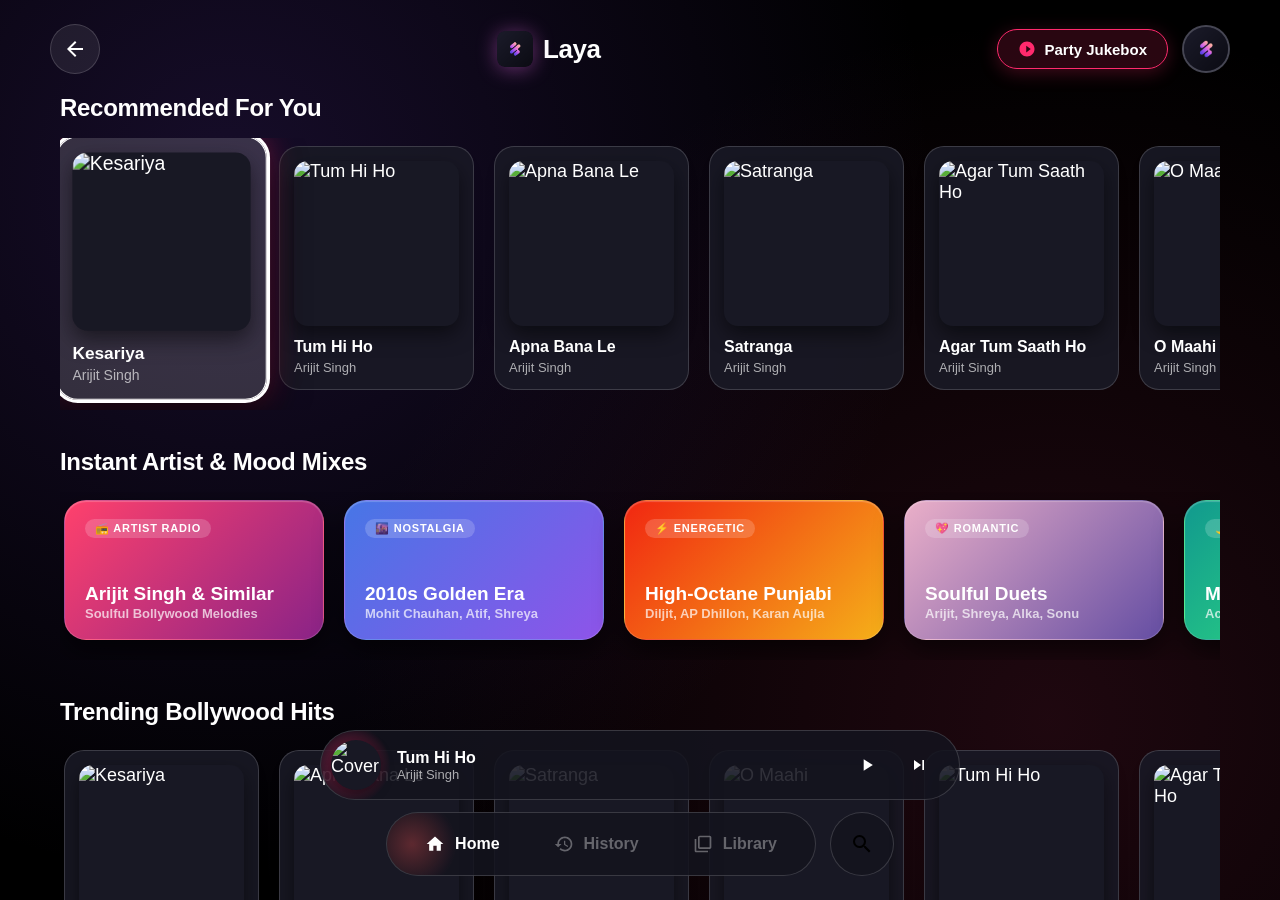
==== commit 9674c726: "v1.3.9: Real two-way Phone-TV bridge via ntfy.sh, handshake validation, Cason mic guide, modal style" ====
--- a/index.html
+++ b/index.html
@@ -41,11 +41,6 @@
       </div>
 
       <div style="display: flex; align-items: center; gap: 14px;">
-        <button id="btn-header-import" class="party-pill-btn focusable" tabindex="0" title="Import Playlist" data-focus-name="Import Playlist" style="background: rgba(29, 185, 84, 0.2); border: 1.5px solid #1db954; color: #1ed760;">
-          <svg viewBox="0 0 24 24" style="width: 18px; height: 18px; fill: currentColor;"><path d="M19 9h-4V3H9v6H5l7 7 7-7zM5 18v2h14v-2H5z"/></svg>
-          <span>Import Playlist</span>
-        </button>
-
         <button id="btn-header-party" class="party-pill-btn focusable" tabindex="0" title="Party Jukebox">
           <svg viewBox="0 0 24 24"><path d="M12 2C6.48 2 2 6.48 2 12s4.48 10 10 10 10-4.48 10-10S17.52 2 12 2zm-1 14.5v-9l6 4.5-6 4.5z"/></svg>
           <span>Party Jukebox</span>
--- a/css/app.css
+++ b/css/app.css
@@ -736,13 +736,6 @@
 .search-circle-pill:focus svg,
 .search-circle-pill.focused svg {
   fill: #ffffff !important;
-}
-  align-items: center;
-  justify-content: center;
-  color: #ffffff;
-  cursor: pointer;
-  outline: none;
-  transition: all 0.22s ease;
 }
 
 .search-circle-pill svg {
@@ -2373,4 +2366,251 @@
   padding: 0 6px;
   font-family: monospace;
 }
-}
+
+/* =====================================================================
+   GLOBAL MODAL OVERLAYS (Import Modal, Mic Modal, Jukebox)
+   ===================================================================== */
+.modal-overlay,
+#import-modal,
+#mic-modal {
+  position: fixed !important;
+  top: 0 !important;
+  left: 0 !important;
+  right: 0 !important;
+  bottom: 0 !important;
+  width: 100vw !important;
+  height: 100vh !important;
+  background: rgba(8, 8, 14, 0.94) !important;
+  backdrop-filter: blur(12px) !important;
+  -webkit-backdrop-filter: blur(12px) !important;
+  z-index: 99999 !important;
+  display: none;
+  align-items: center !important;
+  justify-content: center !important;
+  padding: 40px !important;
+  box-sizing: border-box !important;
+}
+
+.modal-overlay.active,
+#import-modal.active,
+#mic-modal.active {
+  display: flex !important;
+  animation: modalFadeIn 0.22s ease-out;
+}
+
+.party-modal-card {
+  width: 920px;
+  max-width: 94vw;
+  background: rgba(18, 18, 26, 0.98);
+  border: 1.5px solid rgba(255, 255, 255, 0.16);
+  border-radius: 32px;
+  box-shadow: 0 35px 100px rgba(0, 0, 0, 0.95), 0 0 60px rgba(255, 42, 109, 0.2);
+  padding: 36px 44px;
+  box-sizing: border-box;
+}
+
+.party-modal-header {
+  display: flex;
+  justify-content: space-between;
+  align-items: center;
+  border-bottom: 1px solid rgba(255, 255, 255, 0.12);
+  padding-bottom: 20px;
+  margin-bottom: 26px;
+}
+
+.party-brand-lockup {
+  display: flex;
+  align-items: center;
+  gap: 16px;
+}
+
+.party-logo-badge {
+  width: 48px;
+  height: 48px;
+  border-radius: 14px;
+  display: flex;
+  align-items: center;
+  justify-content: center;
+  font-size: 24px;
+  flex-shrink: 0;
+}
+
+.party-title {
+  font-size: 24px;
+  font-weight: 800;
+  color: #ffffff;
+  margin: 0;
+  letter-spacing: -0.3px;
+}
+
+.party-subtitle {
+  font-size: 14px;
+  color: var(--text-dim);
+  margin-top: 4px;
+}
+
+.party-close-btn {
+  width: 44px;
+  height: 44px;
+  border-radius: 50%;
+  border: 1.5px solid rgba(255, 255, 255, 0.2);
+  background: rgba(255, 255, 255, 0.08);
+  color: #ffffff;
+  font-size: 20px;
+  display: flex;
+  align-items: center;
+  justify-content: center;
+  cursor: pointer;
+  outline: none;
+  transition: all 0.2s ease;
+}
+
+.party-close-btn:focus,
+.party-close-btn.focused {
+  background: #ff2a6d !important;
+  border-color: #ffffff !important;
+  transform: scale(1.15) !important;
+  box-shadow: 0 0 24px rgba(255, 42, 109, 0.8) !important;
+}
+
+.party-modal-body {
+  display: grid;
+  align-items: start;
+}
+
+.party-qr-container {
+  display: flex;
+  flex-direction: column;
+  align-items: center;
+  text-align: center;
+}
+
+.party-qr-box {
+  width: 236px;
+  height: 236px;
+  background: #ffffff;
+  border-radius: 20px;
+  display: flex;
+  align-items: center;
+  justify-content: center;
+  padding: 10px;
+  box-sizing: border-box;
+  box-shadow: 0 16px 45px rgba(0, 0, 0, 0.8);
+}
+
+.party-qr-box svg {
+  width: 100%;
+  height: 100%;
+}
+
+.party-qr-hint {
+  font-size: 13px;
+  color: var(--text-dim);
+  text-align: center;
+  margin-top: 10px;
+  line-height: 1.4;
+  max-width: 230px;
+}
+
+.party-info-pane {
+  display: flex;
+  flex-direction: column;
+}
+
+.tv-text-input {
+  width: 100%;
+  background: rgba(255, 255, 255, 0.08);
+  border: 1.5px solid rgba(255, 255, 255, 0.22);
+  border-radius: 14px;
+  padding: 14px 18px;
+  font-size: 16px;
+  color: #ffffff;
+  box-sizing: border-box;
+  outline: none;
+  transition: all 0.2s ease;
+}
+
+.tv-text-input:focus,
+.tv-text-input.focused {
+  border-color: #1db954 !important;
+  background: rgba(29, 185, 84, 0.12) !important;
+  box-shadow: 0 0 25px rgba(29, 185, 84, 0.45) !important;
+}
+
+.mic-status-pill {
+  margin-top: 12px;
+  display: inline-flex;
+  align-items: center;
+  gap: 8px;
+  padding: 6px 14px;
+  border-radius: 16px;
+  font-size: 13px;
+  font-weight: 700;
+  background: rgba(255, 255, 255, 0.08);
+  border: 1px solid rgba(255, 255, 255, 0.15);
+}
+
+.mic-status-pill.connected {
+  background: rgba(74, 222, 128, 0.2);
+  border-color: #4ade80;
+  color: #4ade80;
+}
+
+.mic-status-pill.disconnected {
+  color: var(--text-dim);
+}
+
+.status-indicator-dot {
+  width: 8px;
+  height: 8px;
+  border-radius: 50%;
+  background: #888;
+}
+
+.mic-status-pill.connected .status-indicator-dot {
+  background: #4ade80;
+  box-shadow: 0 0 10px #4ade80;
+}
+
+.pill-opt-btn {
+  border: none;
+  border-radius: 14px;
+  font-family: inherit;
+  font-size: 15px;
+  font-weight: 700;
+  cursor: pointer;
+  outline: none;
+  transition: all 0.2s cubic-bezier(0.16, 1, 0.3, 1);
+}
+
+.pill-opt-btn:focus,
+.pill-opt-btn.focused {
+  transform: scale(1.05) !important;
+  box-shadow: 0 0 25px rgba(255, 255, 255, 0.4) !important;
+  outline: 2px solid #ffffff !important;
+}
+
+/* Cason Mic Guide Card in Modal */
+.cason-guide-card {
+  background: linear-gradient(135deg, rgba(255, 42, 109, 0.12) 0%, rgba(20, 20, 32, 0.9) 100%);
+  border: 1px solid rgba(255, 42, 109, 0.3);
+  border-radius: 16px;
+  padding: 16px 20px;
+  margin-top: 14px;
+}
+
+.cason-guide-header {
+  display: flex;
+  align-items: center;
+  gap: 10px;
+  font-size: 14px;
+  font-weight: 800;
+  color: #ff2a6d;
+  margin-bottom: 6px;
+}
+
+.cason-guide-desc {
+  font-size: 13px;
+  color: rgba(255, 255, 255, 0.78);
+  line-height: 1.5;
+}
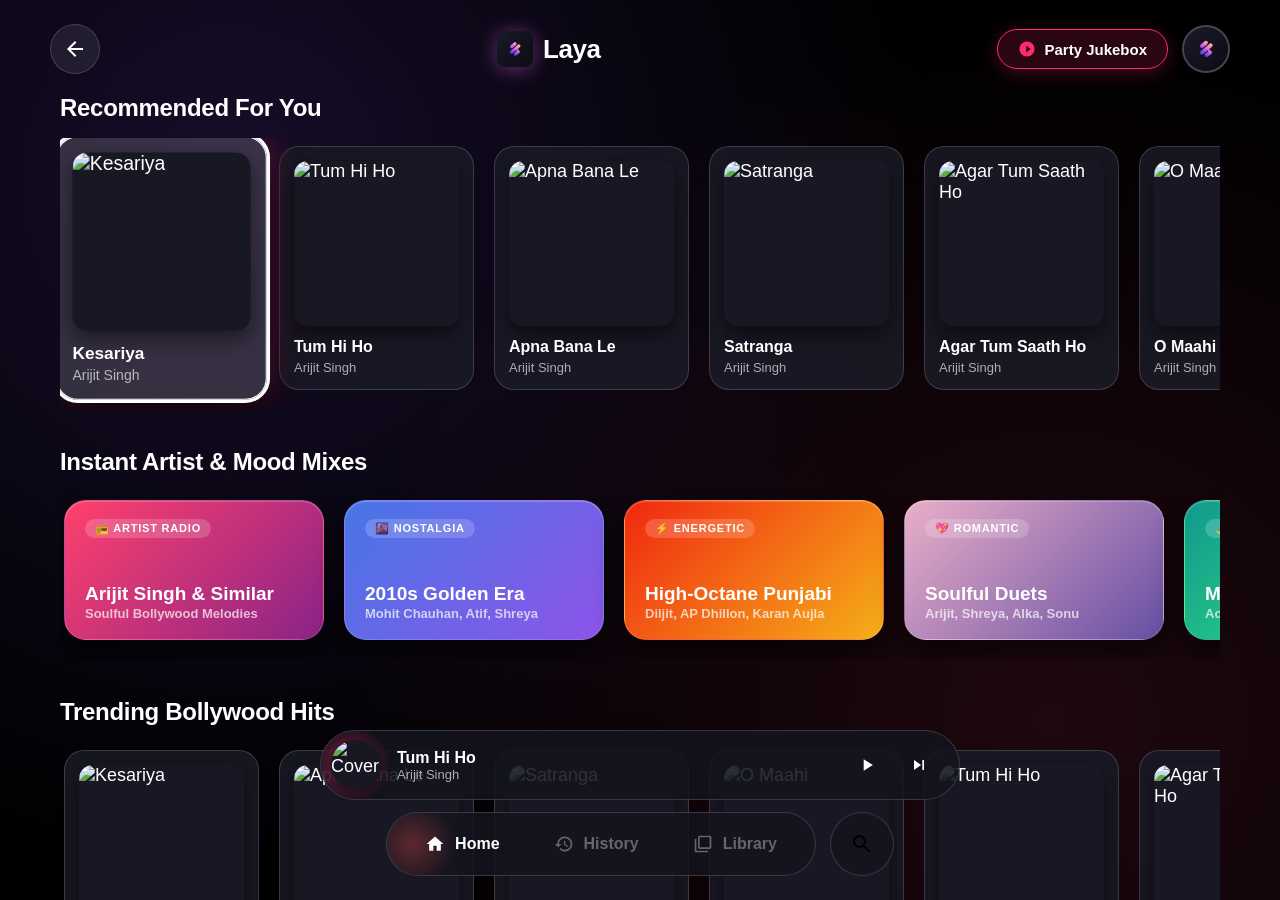
==== commit 02ea7cbf: "feat: playlist screen controls & song removal, fix karaoke live status, 26 party hits with live web " ====
--- a/index.html
+++ b/index.html
@@ -118,6 +118,13 @@
         <div id="library-content"></div>
       </section>
 
+      <!-- 4b. Playlist Details Screen -->
+      <section id="view-playlist" class="view-screen">
+        <div id="playlist-view-content" class="playlist-view-container">
+          <!-- Injected dynamically by UIController -->
+        </div>
+      </section>
+
       <!-- 5. Settings Screen -->
       <section id="view-settings" class="view-screen">
         <header class="screen-header" style="margin-bottom: 24px;">
@@ -571,8 +578,15 @@
   <!-- Dynamic OTA Hot-Reload Script Bootloader (Preserves Sequential Dependency Loading) -->
   <script>
     (function() {
+      // Clean up deprecated heavy libraries from previous builds
+      try {
+        localStorage.removeItem('layatv_ota_file_js/lib/peerjs.min.js');
+        localStorage.removeItem('layatv_ota_file_js/lib/paho-mqtt.min.js');
+      } catch(e) {}
+
       var scripts = [
         "js/lib/crypto-js.min.js",
+        "js/providers/remote-bridge.js",
         "js/navigation/spatial-nav.js",
         "js/navigation/remote-keys.js",
         "js/player/audio-dsp.js",
@@ -598,9 +612,19 @@
 
         var s = document.createElement('script');
         if (cached && cached.trim().length > 0) {
-          s.textContent = cached;
-          document.body.appendChild(s);
-          loadNext(index + 1);
+          try {
+            s.textContent = cached;
+            document.body.appendChild(s);
+            loadNext(index + 1);
+          } catch (evalErr) {
+            console.warn('[Bootloader] Eval error for cached', src, evalErr);
+            // Fallback to loading original file
+            var fallback = document.createElement('script');
+            fallback.src = src;
+            fallback.onload = function() { loadNext(index + 1); };
+            fallback.onerror = function() { loadNext(index + 1); };
+            document.body.appendChild(fallback);
+          }
         } else {
           s.src = src;
           s.onload = function() { loadNext(index + 1); };
--- a/css/app.css
+++ b/css/app.css
@@ -2027,10 +2027,26 @@
   color: #ff6b6b;
 }
 
-.karaoke-mic-status-pill.connected {
+.karaoke-mic-status-pill.connected,
+.mic-status-pill.connected {
   background: rgba(74, 222, 128, 0.2);
   border: 1px solid #4ade80;
   color: #4ade80;
+}
+
+.karaoke-mic-status-pill.live,
+.mic-status-pill.live {
+  background: rgba(255, 42, 109, 0.28);
+  border: 1px solid #ff2a6d;
+  color: #ffffff;
+  box-shadow: 0 0 16px rgba(255, 42, 109, 0.5);
+  animation: pulse-live 1.5s infinite;
+}
+
+@keyframes pulse-live {
+  0% { box-shadow: 0 0 10px rgba(255, 42, 109, 0.4); }
+  50% { box-shadow: 0 0 20px rgba(255, 42, 109, 0.8); }
+  100% { box-shadow: 0 0 10px rgba(255, 42, 109, 0.4); }
 }
 
 .karaoke-cason-hint {
@@ -2614,3 +2630,320 @@
   color: rgba(255, 255, 255, 0.78);
   line-height: 1.5;
 }
+
+/* =====================================================================
+   PLAYLIST DETAILS VIEW (Normal Music Player Style)
+   ===================================================================== */
+.playlist-view-container {
+  max-width: 1100px;
+  margin: 0 auto;
+  padding: 10px 20px 140px 20px;
+}
+
+.playlist-header {
+  margin-bottom: 28px;
+}
+
+.pl-back-btn {
+  display: inline-flex;
+  align-items: center;
+  gap: 8px;
+  padding: 10px 20px;
+  background: rgba(255, 255, 255, 0.08);
+  border: 1.5px solid rgba(255, 255, 255, 0.16);
+  border-radius: 9999px;
+  color: #ffffff;
+  font-size: 15px;
+  font-weight: 700;
+  cursor: pointer;
+  outline: none;
+  margin-bottom: 20px;
+  transition: all 0.2s cubic-bezier(0.16, 1, 0.3, 1);
+}
+
+.pl-back-btn:focus,
+.pl-back-btn.focused {
+  background: rgba(255, 255, 255, 0.24) !important;
+  border-color: #ffffff !important;
+  transform: scale(1.05) !important;
+  box-shadow: 0 0 20px rgba(255, 255, 255, 0.4) !important;
+}
+
+.playlist-hero-card {
+  display: flex;
+  align-items: center;
+  gap: 36px;
+  background: linear-gradient(135deg, rgba(30, 30, 45, 0.85) 0%, rgba(15, 15, 24, 0.95) 100%);
+  border: 1px solid rgba(255, 255, 255, 0.12);
+  border-radius: 28px;
+  padding: 28px 36px;
+  box-shadow: 0 20px 50px rgba(0, 0, 0, 0.6);
+}
+
+.playlist-hero-art {
+  width: 200px;
+  height: 200px;
+  flex: 0 0 200px;
+  border-radius: 20px;
+  overflow: hidden;
+  box-shadow: 0 15px 35px rgba(0, 0, 0, 0.7);
+  background: #111;
+}
+
+.playlist-hero-art img {
+  width: 100%;
+  height: 100%;
+  object-fit: cover;
+}
+
+.playlist-hero-info {
+  flex: 1;
+  display: flex;
+  flex-direction: column;
+  gap: 8px;
+}
+
+.playlist-hero-badge {
+  font-size: 13px;
+  font-weight: 800;
+  letter-spacing: 1.2px;
+  color: #1db954;
+  text-transform: uppercase;
+}
+
+.playlist-hero-title {
+  font-size: 34px;
+  font-weight: 900;
+  color: #ffffff;
+  line-height: 1.15;
+  margin: 0;
+  overflow: hidden;
+  display: -webkit-box;
+  -webkit-line-clamp: 2;
+  -webkit-box-orient: vertical;
+}
+
+.playlist-hero-meta {
+  display: flex;
+  align-items: center;
+  gap: 10px;
+  font-size: 15px;
+  color: rgba(255, 255, 255, 0.65);
+  font-weight: 600;
+  margin-bottom: 6px;
+}
+
+.meta-dot {
+  color: rgba(255, 255, 255, 0.3);
+}
+
+.playlist-action-bar {
+  display: flex;
+  align-items: center;
+  gap: 14px;
+  margin-top: 4px;
+}
+
+.pl-btn-play {
+  display: inline-flex;
+  align-items: center;
+  gap: 10px;
+  padding: 12px 28px;
+  background: #1db954;
+  border: 2px solid #1db954;
+  border-radius: 9999px;
+  color: #ffffff;
+  font-size: 16px;
+  font-weight: 800;
+  cursor: pointer;
+  outline: none;
+  transition: all 0.2s cubic-bezier(0.16, 1, 0.3, 1);
+  box-shadow: 0 4px 18px rgba(29, 185, 84, 0.4);
+}
+
+.pl-btn-play:focus,
+.pl-btn-play.focused {
+  background: #1ed760 !important;
+  border-color: #ffffff !important;
+  transform: scale(1.08) !important;
+  box-shadow: 0 0 30px rgba(29, 185, 84, 0.8), 0 0 15px #ffffff !important;
+}
+
+.pl-btn-secondary {
+  display: inline-flex;
+  align-items: center;
+  gap: 8px;
+  padding: 12px 24px;
+  background: rgba(255, 255, 255, 0.08);
+  border: 1.5px solid rgba(255, 255, 255, 0.16);
+  border-radius: 9999px;
+  color: #ffffff;
+  font-size: 15px;
+  font-weight: 700;
+  cursor: pointer;
+  outline: none;
+  transition: all 0.2s cubic-bezier(0.16, 1, 0.3, 1);
+}
+
+.pl-btn-secondary:focus,
+.pl-btn-secondary.focused {
+  background: rgba(255, 255, 255, 0.22) !important;
+  border-color: #ffffff !important;
+  transform: scale(1.06) !important;
+  box-shadow: 0 0 20px rgba(255, 255, 255, 0.4) !important;
+}
+
+.pl-btn-danger {
+  display: inline-flex;
+  align-items: center;
+  gap: 8px;
+  padding: 12px 22px;
+  background: rgba(239, 68, 68, 0.12);
+  border: 1.5px solid rgba(239, 68, 68, 0.35);
+  border-radius: 9999px;
+  color: #f87171;
+  font-size: 15px;
+  font-weight: 700;
+  cursor: pointer;
+  outline: none;
+  transition: all 0.2s cubic-bezier(0.16, 1, 0.3, 1);
+  margin-left: auto;
+}
+
+.pl-btn-danger:focus,
+.pl-btn-danger.focused {
+  background: #ef4444 !important;
+  color: #ffffff !important;
+  border-color: #ffffff !important;
+  transform: scale(1.06) !important;
+  box-shadow: 0 0 25px rgba(239, 68, 68, 0.6) !important;
+}
+
+/* Playlist Tracks Table */
+.playlist-tracks-section {
+  background: rgba(18, 18, 28, 0.85);
+  border: 1px solid rgba(255, 255, 255, 0.08);
+  border-radius: 24px;
+  padding: 16px 20px;
+}
+
+.pl-track-list-header {
+  display: flex;
+  align-items: center;
+  gap: 16px;
+  padding: 10px 16px;
+  font-size: 12px;
+  font-weight: 800;
+  color: rgba(255, 255, 255, 0.45);
+  letter-spacing: 1.2px;
+  border-bottom: 1px solid rgba(255, 255, 255, 0.08);
+  margin-bottom: 8px;
+}
+
+.pl-track-list {
+  display: flex;
+  flex-direction: column;
+  gap: 6px;
+}
+
+.pl-track-row {
+  display: flex;
+  align-items: center;
+  gap: 16px;
+  padding: 12px 16px;
+  border-radius: 16px;
+  background: transparent;
+  border: 2px solid transparent;
+  cursor: pointer;
+  transition: all 0.18s cubic-bezier(0.16, 1, 0.3, 1);
+  outline: none;
+}
+
+.pl-track-row:focus,
+.pl-track-row.focused {
+  background: rgba(255, 255, 255, 0.14) !important;
+  border-color: #ffffff !important;
+  transform: scale(1.02) !important;
+  box-shadow: 0 8px 24px rgba(0, 0, 0, 0.5), 0 0 16px rgba(255, 255, 255, 0.3) !important;
+}
+
+.pl-track-idx {
+  width: 44px;
+  font-size: 15px;
+  font-weight: 700;
+  color: rgba(255, 255, 255, 0.45);
+  text-align: center;
+}
+
+.pl-track-thumb {
+  width: 48px;
+  height: 48px;
+  flex: 0 0 48px;
+  border-radius: 10px;
+  overflow: hidden;
+  background: #111;
+}
+
+.pl-track-thumb img {
+  width: 100%;
+  height: 100%;
+  object-fit: cover;
+}
+
+.pl-track-meta {
+  flex: 1;
+  display: flex;
+  flex-direction: column;
+  gap: 3px;
+  min-width: 0;
+}
+
+.pl-track-title {
+  font-size: 16px;
+  font-weight: 700;
+  color: #ffffff;
+  white-space: nowrap;
+  overflow: hidden;
+  text-overflow: ellipsis;
+}
+
+.pl-track-artist {
+  font-size: 13px;
+  font-weight: 500;
+  color: rgba(255, 255, 255, 0.6);
+  white-space: nowrap;
+  overflow: hidden;
+  text-overflow: ellipsis;
+}
+
+.pl-track-duration {
+  width: 120px;
+  text-align: right;
+  font-size: 14px;
+  color: rgba(255, 255, 255, 0.5);
+  font-weight: 600;
+}
+
+.pl-btn-remove {
+  width: 44px;
+  height: 44px;
+  display: flex;
+  align-items: center;
+  justify-content: center;
+  background: rgba(255, 255, 255, 0.06);
+  border: 1px solid rgba(255, 255, 255, 0.12);
+  border-radius: 12px;
+  color: rgba(255, 255, 255, 0.6);
+  cursor: pointer;
+  outline: none;
+  transition: all 0.2s cubic-bezier(0.16, 1, 0.3, 1);
+}
+
+.pl-btn-remove:focus,
+.pl-btn-remove.focused {
+  background: #ef4444 !important;
+  color: #ffffff !important;
+  border-color: #ffffff !important;
+  transform: scale(1.15) !important;
+  box-shadow: 0 0 15px rgba(239, 68, 68, 0.8) !important;
+}
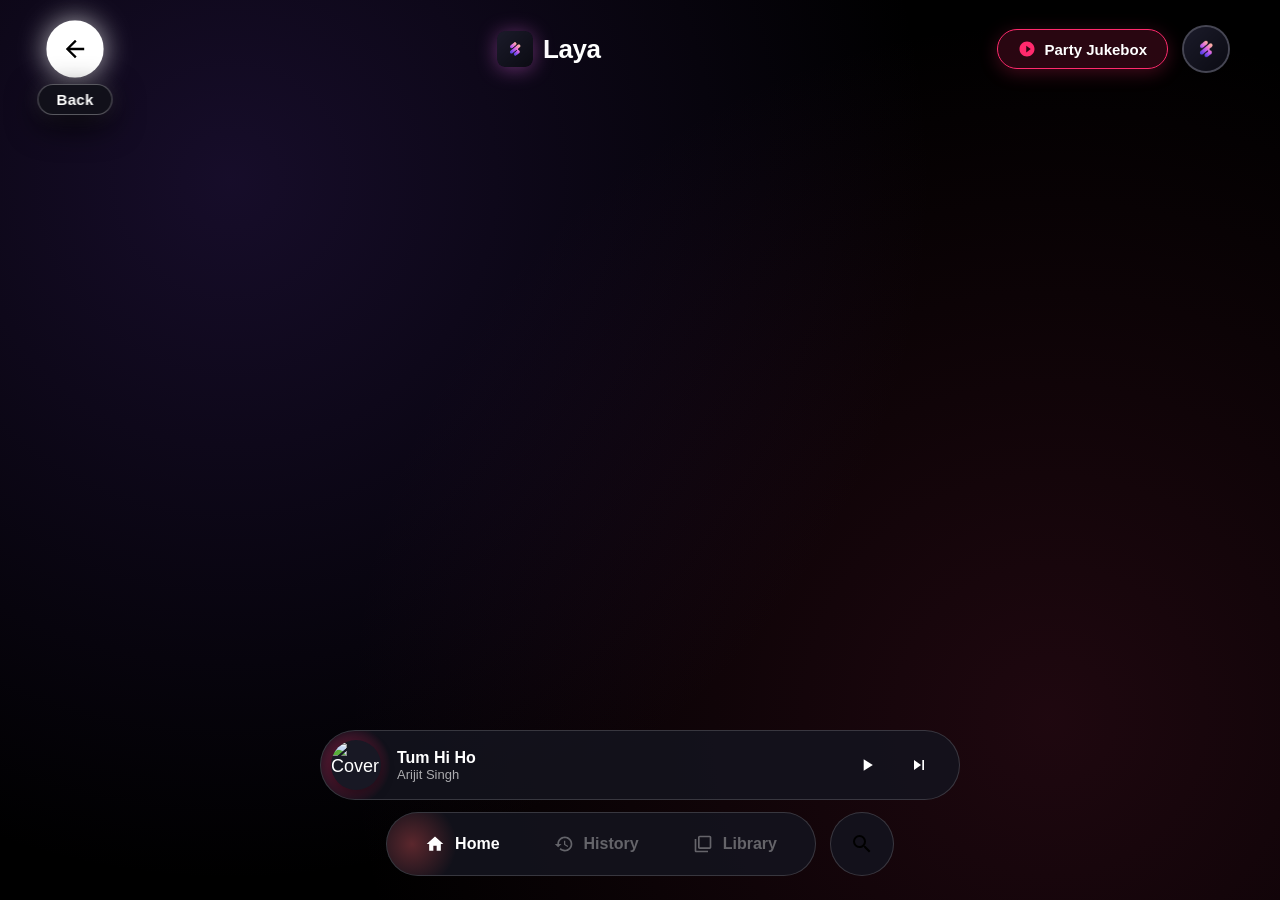
==== commit 6c668e30: "feat: smart song matching for Apple Music, revamped neon visualizer, native WebRTC live mic audio st" ====
--- a/index.html
+++ b/index.html
@@ -639,5 +639,6 @@
       loadNext(0);
     })();
   </script>
+  <audio id="tv-live-mic-audio" autoplay playsinline style="display:none;"></audio>
 </body>
 </html>
--- a/css/app.css
+++ b/css/app.css
@@ -941,7 +941,7 @@
   border-radius: 34px;
   pointer-events: none;
   opacity: 0;
-  background: rgba(10, 10, 16, 0.78);
+  background: transparent;
   transition: opacity 0.3s cubic-bezier(0.16, 1, 0.3, 1);
   z-index: 5;
 }
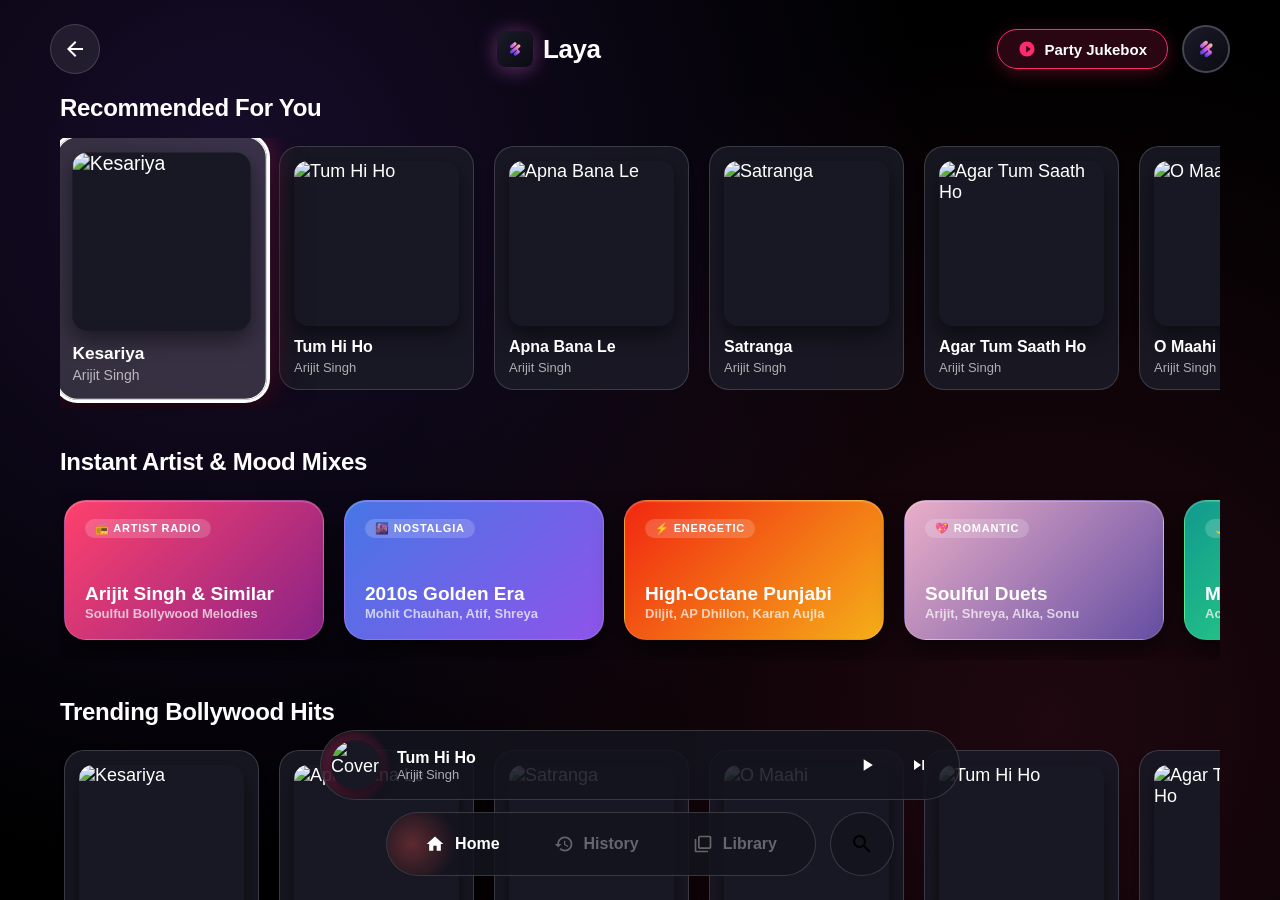
==== commit 7c1f1eef: "Fix syntax error unfreezing TV app, clean player controls, enable romanised and dual-tone lyrics by " ====
--- a/index.html
+++ b/index.html
@@ -168,7 +168,62 @@
             </div>
           </div>
 
-          <!-- Card 2: Stats for Nerds -->
+          <!-- Card 2: Lyrics & Sing-Along Display -->
+          <div class="settings-card">
+            <div class="settings-card-title">Lyrics & Sing-Along Display</div>
+            <div class="settings-card-sub">Customize lyric styles, romanization, and TV hardware mic passthrough.</div>
+
+            <!-- Romanised Lyrics Toggle -->
+            <div style="display: flex; justify-content: space-between; align-items: center; padding: 14px 0; border-bottom: 1px solid rgba(255,255,255,0.08); margin-top: 10px;">
+              <div>
+                <div style="font-weight: 700;">Romanised Sing-Along Lyrics</div>
+                <div style="font-size: 13px; color: var(--text-sub);">Phonetic English subtitles for Hindi & Indian language lyrics</div>
+              </div>
+              <div class="pill-options">
+                <button id="btn-setting-romanized-on" class="pill-opt-btn focusable active" data-setting-romanized="true" tabindex="0">ON</button>
+                <button id="btn-setting-romanized-off" class="pill-opt-btn focusable" data-setting-romanized="false" tabindex="0">OFF</button>
+              </div>
+            </div>
+
+            <!-- Dual Tone Colored Lyrics Toggle -->
+            <div style="display: flex; justify-content: space-between; align-items: center; padding: 14px 0; border-bottom: 1px solid rgba(255,255,255,0.08);">
+              <div>
+                <div style="font-weight: 700;">Dual Tone Colored Lyrics</div>
+                <div style="font-size: 13px; color: var(--text-sub);">Dynamic album theme colors for active singing lyrics</div>
+              </div>
+              <div class="pill-options">
+                <button id="btn-setting-dualtone-on" class="pill-opt-btn focusable active" data-setting-dualtone="true" tabindex="0">ON</button>
+                <button id="btn-setting-dualtone-off" class="pill-opt-btn focusable" data-setting-dualtone="false" tabindex="0">OFF</button>
+              </div>
+            </div>
+
+            <!-- TV Hardware Mic Passthrough (Casio / Bluetooth / USB) Toggle -->
+            <div style="display: flex; justify-content: space-between; align-items: center; padding: 14px 0; border-bottom: 1px solid rgba(255,255,255,0.08);">
+              <div>
+                <div style="font-weight: 700;">TV Hardware Mic Passthrough (Casio / Bluetooth / USB)</div>
+                <div style="font-size: 13px; color: var(--text-sub);">Directly routes plugged-in or paired TV mic input to TV speakers with studio echo</div>
+              </div>
+              <div class="pill-options">
+                <button id="btn-setting-tvmic-on" class="pill-opt-btn focusable active" data-setting-tvmic="true" tabindex="0">ON</button>
+                <button id="btn-setting-tvmic-off" class="pill-opt-btn focusable" data-setting-tvmic="false" tabindex="0">OFF</button>
+              </div>
+            </div>
+
+            <!-- Lyrics Sync Calibration Offset -->
+            <div style="display: flex; justify-content: space-between; align-items: center; padding: 14px 0;">
+              <div>
+                <div style="font-weight: 700;">Lyrics Timing Calibration</div>
+                <div style="font-size: 13px; color: var(--text-sub);">Fine-tune lyric scroll timing (<span id="setting-sync-offset-text">0.0s</span>)</div>
+              </div>
+              <div class="pill-options">
+                <button id="btn-setting-sync-earlier" class="pill-opt-btn focusable" tabindex="0">⏪ -0.5s</button>
+                <button id="btn-setting-sync-reset" class="pill-opt-btn focusable" tabindex="0">Reset</button>
+                <button id="btn-setting-sync-later" class="pill-opt-btn focusable" tabindex="0">+0.5s ⏩</button>
+              </div>
+            </div>
+          </div>
+
+          <!-- Card 3: Stats for Nerds -->
           <div class="settings-card">
             <div class="settings-card-title">Stats for Nerds</div>
             <div class="settings-card-sub">Technical stream and audio decoder telemetry.</div>
@@ -285,25 +340,6 @@
             <canvas id="player-visualizer-canvas" class="player-visualizer-canvas" width="410" height="410"></canvas>
           </div>
 
-          <!-- On-Screen Karaoke Microphone & QR HUD Card -->
-          <div id="karaoke-mic-onscreen-card" class="karaoke-mic-onscreen-card focusable" tabindex="0" title="Wireless Mic Options" data-focus-name="Wireless Mic Options">
-            <div class="karaoke-mic-card-header">
-              <span class="karaoke-mic-badge-icon">🎙️</span>
-              <div class="karaoke-mic-text-group">
-                <div class="karaoke-mic-headline">Wireless Karaoke Mic</div>
-                <div class="karaoke-mic-tagline">Scan with phone to sing live</div>
-              </div>
-            </div>
-            <div id="karaoke-onscreen-qr" class="karaoke-onscreen-qr"></div>
-            <div class="karaoke-mic-card-footer">
-              <div id="karaoke-onscreen-status-pill" class="karaoke-mic-status-pill disconnected">
-                <span class="status-indicator-dot"></span>
-                <span id="karaoke-onscreen-status-text">Waiting for phone...</span>
-              </div>
-              <div class="karaoke-cason-hint">💡 Cason Bluetooth Mic: Pair in TV Sound Settings</div>
-            </div>
-          </div>
-
           <div class="player-header-card">
             <div class="player-track-meta">
               <div class="track-title-row">
@@ -313,29 +349,17 @@
               <div class="player-artist-text">Arijit Singh</div>
             </div>
             <div class="player-action-icons">
+              <button id="btn-fav-track" class="icon-action-btn focusable" tabindex="0" title="Favorite" data-focus-name="Favorite">
+                <svg viewBox="0 0 24 24"><path d="M12 21.35l-1.45-1.32C5.4 15.36 2 12.28 2 8.5 2 5.42 4.42 3 7.5 3c1.74 0 3.41.81 4.5 2.09C13.09 3.81 14.76 3 16.5 3 19.58 3 22 5.42 22 8.5c0 3.78-3.4 6.86-8.55 11.54L12 21.35z"/></svg>
+              </button>
               <button id="btn-karaoke-stage" class="icon-action-btn focusable" tabindex="0" title="Vocals Mode" data-focus-name="Vocals Mode">
                 <svg viewBox="0 0 24 24"><path d="M12 14c1.66 0 3-1.34 3-3V5c0-1.66-1.34-3-3-3S9 3.34 9 5v6c0 1.66 1.34 3 3 3zm-1-9c0-.55.45-1 1-1s1 .45 1 1v6c0 .55-.45 1-1 1s-1-.45-1-1V5zm6 6c0 2.76-2.24 5-5 5s-5-2.24-5-5H5c0 3.53 2.61 6.43 6 6.92V21h2v-3.08c3.39-.49 6-3.39 6-6.92h-2z"/></svg>
               </button>
               <button id="btn-wireless-mic" class="icon-action-btn focusable" tabindex="0" title="Wireless Mic" data-focus-name="Wireless Mic">
                 <svg viewBox="0 0 24 24"><path d="M12 14c1.66 0 3-1.34 3-3V5c0-1.66-1.34-3-3-3S9 3.34 9 5v6c0 1.66 1.34 3 3 3zm5-3c0 2.76-2.24 5-5 5s-5-2.24-5-5H5c0 3.53 2.61 6.43 6 6.92V21h2v-3.08c3.39-.49 6-3.39 6-6.92h-2zM19 10v2a7 7 0 0 1-.29 2M5 10v2a7 7 0 0 0 .29 2"/></svg>
               </button>
-              <button id="btn-toggle-visualizer" class="icon-action-btn focusable" tabindex="0" title="Visualizer" data-focus-name="Visualizer">
-                <svg viewBox="0 0 24 24"><path d="M12 3v18M8 8v8M4 11v2M16 6v12M20 10v4" stroke="currentColor" stroke-width="2.2" stroke-linecap="round"/></svg>
-              </button>
-              <button id="btn-toggle-dual-lyrics" class="icon-action-btn focusable" tabindex="0" title="Dual Script" data-focus-name="Dual Script">
-                <svg viewBox="0 0 24 24"><path d="M12.87 15.07l-2.54-2.51.03-.03A17.52 17.52 0 0 0 14.07 6H17V4h-7V2H8v2H1v2h11.17C11.5 7.92 10.44 9.75 9 11.35 8.07 10.32 7.3 9.19 6.69 8h-2c.73 1.63 1.73 3.17 2.98 4.56l-5.09 5.02L4 19l5-5 3.11 3.11.76-2.04zM18.5 10h-2L12 22h2l1.12-3h4.75L21 22h2l-4.5-12zm-2.62 7l1.62-4.33L19.12 17h-3.24z"/></svg>
-              </button>
-              <button id="btn-party-jukebox" class="icon-action-btn focusable" tabindex="0" title="Party Jukebox" data-focus-name="Party Jukebox">
-                <svg viewBox="0 0 24 24"><path d="M4 4h6v6H4V4zm2 2v2h2V6H6zm8-2h6v6h-6V4zm2 2v2h2V6h-2zM4 14h6v6H4v-6zm2 2v2h2v-2H6zm10 0h2v2h-2v-2zm-2-2h2v2h-2v-2zm4 4h2v2h-2v-2zm-2 2h2v2h-2v-2zm4-2h2v2h-2v-2zm0-4h2v2h-2v-2z"/></svg>
-              </button>
-              <button id="btn-fav-track" class="icon-action-btn focusable" tabindex="0" title="Favorite" data-focus-name="Favorite">
-                <svg viewBox="0 0 24 24"><path d="M12 21.35l-1.45-1.32C5.4 15.36 2 12.28 2 8.5 2 5.42 4.42 3 7.5 3c1.74 0 3.41.81 4.5 2.09C13.09 3.81 14.76 3 16.5 3 19.58 3 22 5.42 22 8.5c0 3.78-3.4 6.86-8.55 11.54L12 21.35z"/></svg>
-              </button>
               <button id="btn-toggle-queue" class="icon-action-btn focusable" tabindex="0" title="Queue" data-focus-name="Queue">
                 <svg viewBox="0 0 24 24"><path d="M15 6H3v2h12V6zm0 4H3v2h12v-2zM3 16h8v-2H3v2zM17 6v8.18c-.31-.11-.65-.18-1-.18-1.66 0-3 1.34-3 3s1.34 3 3 3 3-1.34 3-3V8h3V6h-5z"/></svg>
-              </button>
-              <button id="btn-player-settings" class="icon-action-btn focusable" tabindex="0" title="Audio FX" data-focus-name="Audio FX">
-                <svg viewBox="0 0 24 24"><path d="M19.14 12.94c.04-.3.06-.61.06-.94 0-.32-.02-.64-.07-.94l2.03-1.58c.18-.14.23-.41.12-.61l-1.92-3.32c-.12-.22-.37-.29-.59-.22l-2.39.96c-.5-.38-1.03-.7-1.62-.94l-.36-2.54c-.04-.24-.24-.41-.48-.41h-3.84c-.24 0-.43.17-.47.41l-.36 2.54c-.59.24-1.13.57-1.62.94l-2.39-.96c-.22-.08-.47 0-.59.22L2.74 8.87c-.12.21-.08.47.12.61l2.03 1.58c-.05.3-.09.63-.09.94s.02.64.07.94l-2.03 1.58c-.18.14-.23.41-.12.61l1.92 3.32c.12.22.37.29.59.22l2.39-.96c.5.38 1.03.7 1.62.94l.36 2.54c.05.24.24.41.48.41h3.84c.24 0 .44-.17.47-.41l.36-2.54c.59-.24 1.13-.56 1.62-.94l2.39.96c.22.08.47 0 .59-.22l1.92-3.32c.12-.22.07-.47-.12-.61l-2.01-1.58zM12 15.6c-1.98 0-3.6-1.62-3.6-3.6s1.62-3.6 3.6-3.6 3.6 1.62 3.6 3.6-1.62 3.6-3.6 3.6z"/></svg>
               </button>
             </div>
           </div>
@@ -381,14 +405,6 @@
 
         <!-- Right Lyrics & Queue Column -->
         <div class="player-side-column">
-          <!-- Lyrics Sync Calibration HUD -->
-          <div id="lyrics-sync-hud" class="lyrics-sync-hud">
-            <button id="btn-sync-earlier" class="sync-nudge-btn focusable" tabindex="0" title="Lyrics Earlier (-0.5s)" data-focus-name="Lyrics Earlier">⏪ -0.5s</button>
-            <span id="sync-offset-display" class="sync-offset-pill">Sync: 0.0s</span>
-            <button id="btn-sync-later" class="sync-nudge-btn focusable" tabindex="0" title="Lyrics Later (+0.5s)" data-focus-name="Lyrics Later">+0.5s ⏩</button>
-            <button id="btn-sync-reset" class="sync-reset-btn focusable" tabindex="0" title="Reset (0.0s)" data-focus-name="Reset Sync">Reset</button>
-          </div>
-
           <!-- Lyrics Stage -->
           <div class="lyrics-stage" id="lyrics-container"></div>
 
--- a/css/app.css
+++ b/css/app.css
@@ -122,6 +122,23 @@
   fill: #000000 !important;
 }
 
+/* Global TV Remote High-Contrast Focus Ring */
+.focusable:focus,
+.focusable.focused,
+button:focus,
+button.focused,
+.media-card:focus,
+.media-card.focused,
+.nav-tab-pill:focus,
+.nav-tab-pill.focused,
+.dock-search-circle:focus,
+.dock-search-circle.focused {
+  outline: 3px solid #ffffff !important;
+  box-shadow: 0 0 24px rgba(255, 255, 255, 0.7), 0 0 45px var(--dynamic-glow) !important;
+  transform: scale(1.06) !important;
+  z-index: 25 !important;
+}
+
 .laya-header-brand {
   display: flex;
   align-items: center;
@@ -1511,17 +1528,40 @@
 /* Dual-Script & Romanized Lyrics Subtitle */
 .lrc-dual-script {
   display: block;
-  font-size: 24px;
+  font-size: 26px;
   font-weight: 500;
   color: rgba(255, 255, 255, 0.55);
-  margin-top: 4px;
-  letter-spacing: 0.2px;
-  transition: color 0.3s ease;
+  margin-top: 6px;
+  letter-spacing: 0.3px;
+  transition: all 0.3s ease;
 }
 
 .lrc-line.active .lrc-dual-script {
-  color: rgba(255, 255, 255, 0.88);
+  color: rgba(255, 255, 255, 0.9);
   font-weight: 600;
+}
+
+/* Dual Tone Colored Lyrics (Enabled by Default - Apple Music Style Vibrancy) */
+.dual-tone-lyrics .lrc-line.active .lrc-main-text {
+  color: #ffffff;
+  text-shadow: 0 0 24px rgba(255, 255, 255, 0.75), 0 0 45px var(--dynamic-glow);
+}
+
+.dual-tone-lyrics .lrc-line.active .lrc-dual-script {
+  color: var(--dynamic-accent, #ff2a6d) !important;
+  font-weight: 700;
+  letter-spacing: 0.4px;
+  text-shadow: 0 0 18px var(--dynamic-glow, rgba(255, 42, 109, 0.4));
+}
+
+.dual-tone-lyrics .lrc-word.active-word {
+  color: var(--dynamic-accent, #ff2a6d) !important;
+  font-weight: 800;
+  text-shadow: 0 0 20px var(--dynamic-glow, rgba(255, 42, 109, 0.5));
+}
+
+.dual-tone-lyrics .lrc-line:not(.active) .lrc-dual-script {
+  color: rgba(255, 255, 255, 0.42);
 }
 
 /* Instant Artist Radio Mixes Shelf Cards */
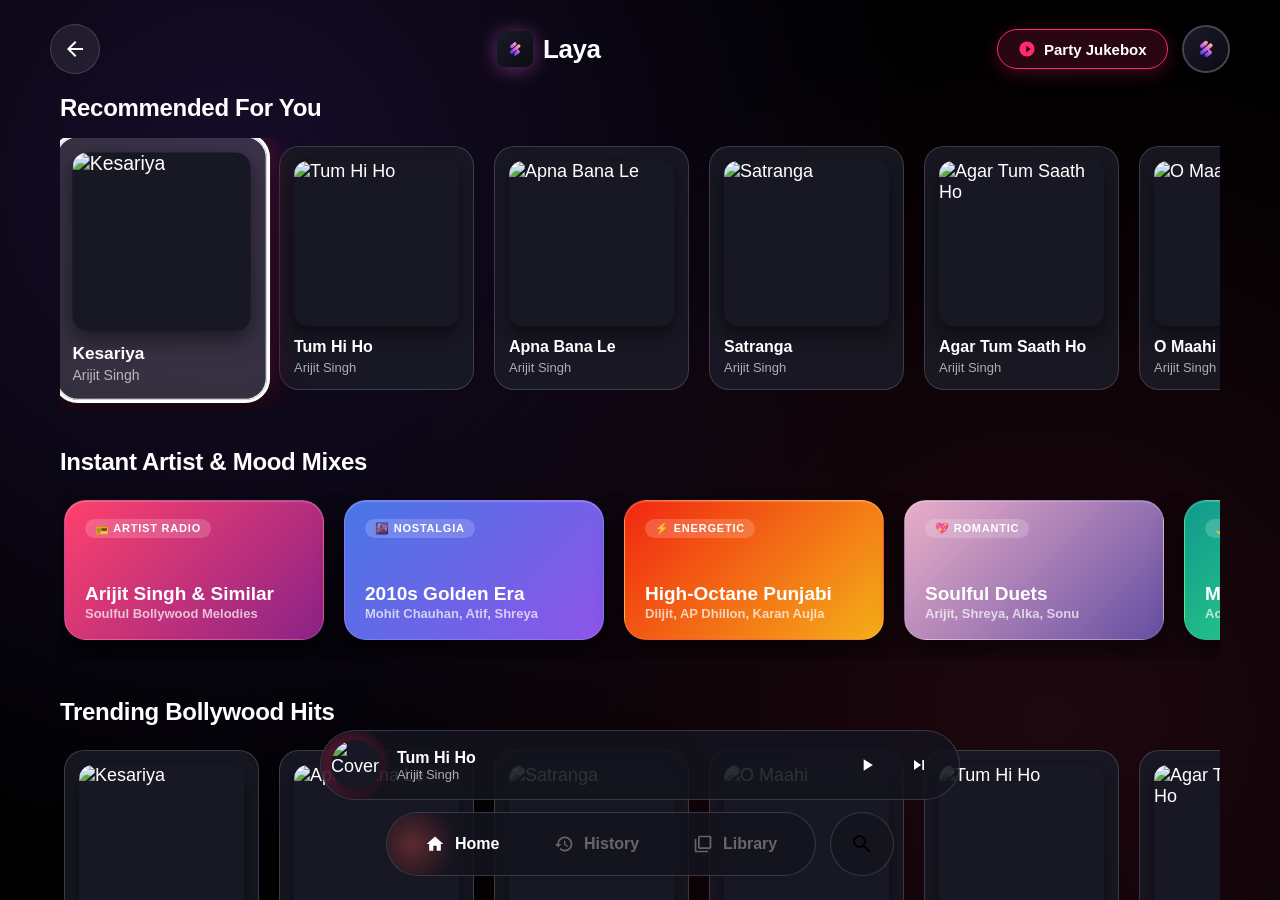
==== commit 46854411: "feat: Add Laya Mobile Edition with enhanced frosted glass UI and iOS-style touch player (v1.5.0 Buil" ====
--- a/index.html
+++ b/index.html
@@ -4,6 +4,17 @@
   <meta charset="UTF-8">
   <meta name="viewport" content="width=device-width, initial-scale=1.0, maximum-scale=1.0, user-scalable=no">
   <title>Laya</title>
+  
+  <script>
+    // Auto-detect mobile devices and route to dedicated high-performance mobile UI
+    (function() {
+      var isMobile = /Android|iPhone|iPad|iPod|Mobile/i.test(navigator.userAgent) || (window.innerWidth < 768 && 'ontouchstart' in window);
+      var params = new URLSearchParams(window.location.search);
+      if (isMobile && params.get('mode') !== 'tv') {
+        window.location.replace('mobile.html');
+      }
+    })();
+  </script>
   
   <!-- Stylesheet -->
   <link rel="stylesheet" href="css/app.css">
--- a/css/app.css
+++ b/css/app.css
@@ -123,6 +123,15 @@
 }
 
 /* Global TV Remote High-Contrast Focus Ring */
+.focusable,
+button,
+.media-card,
+.nav-tab-pill,
+.dock-search-circle {
+  transition: transform 0.12s cubic-bezier(0.16, 1, 0.3, 1), outline 0.1s ease !important;
+  will-change: transform;
+}
+
 .focusable:focus,
 .focusable.focused,
 button:focus,
@@ -135,7 +144,7 @@
 .dock-search-circle.focused {
   outline: 3px solid #ffffff !important;
   box-shadow: 0 0 24px rgba(255, 255, 255, 0.7), 0 0 45px var(--dynamic-glow) !important;
-  transform: scale(1.06) !important;
+  transform: scale(1.06) translateZ(0) !important;
   z-index: 25 !important;
 }
 
@@ -967,10 +976,17 @@
   opacity: 1;
 }
 
-.player-art-frame img {
+.player-art-frame img,
+.media-card-artwork img,
+.pl-track-thumb img,
+.recognized-artwork img,
+.playlist-hero-art img,
+.mini-capsule-art img {
   width: 100%;
   height: 100%;
   object-fit: cover;
+  image-rendering: -webkit-optimize-contrast;
+  image-rendering: crisp-edges;
 }
 
 .player-header-card {
@@ -2987,3 +3003,160 @@
   transform: scale(1.15) !important;
   box-shadow: 0 0 15px rgba(239, 68, 68, 0.8) !important;
 }
+
+/* =====================================================================
+   ARTIST SPOTLIGHT & COMPLETE DISCOGRAPHY STYLES
+   ===================================================================== */
+.artist-spotlight-card {
+  width: 100%;
+  max-width: 820px;
+  display: flex;
+  align-items: center;
+  gap: 22px;
+  padding: 16px 24px;
+  border-radius: 24px;
+  background: linear-gradient(135deg, rgba(38, 28, 65, 0.88) 0%, rgba(20, 16, 36, 0.94) 100%);
+  border: 1.5px solid rgba(255, 255, 255, 0.15);
+  cursor: pointer;
+  outline: none;
+  transition: all 0.22s cubic-bezier(0.16, 1, 0.3, 1);
+  margin-bottom: 20px;
+  box-shadow: 0 16px 40px rgba(0, 0, 0, 0.55), inset 0 1px 1px rgba(255, 255, 255, 0.15);
+}
+
+.artist-spotlight-card:focus,
+.artist-spotlight-card.focused {
+  background: linear-gradient(135deg, rgba(88, 48, 175, 0.96) 0%, rgba(48, 28, 110, 0.98) 100%) !important;
+  border-color: #ffffff !important;
+  transform: scale(1.03) !important;
+  box-shadow: 0 0 35px rgba(147, 51, 234, 0.75), 0 0 0 2px #ffffff !important;
+}
+
+.artist-spotlight-avatar-wrap {
+  position: relative;
+  width: 84px;
+  height: 84px;
+  flex: 0 0 84px;
+}
+
+.artist-spotlight-avatar {
+  width: 100%;
+  height: 100%;
+  border-radius: 50%;
+  object-fit: cover;
+  border: 3px solid rgba(255, 255, 255, 0.35);
+  box-shadow: 0 8px 24px rgba(0, 0, 0, 0.6);
+  background: #191426;
+}
+
+.artist-verified-pill {
+  position: absolute;
+  bottom: 0;
+  right: 0;
+  width: 26px;
+  height: 26px;
+  border-radius: 50%;
+  background: #3b82f6;
+  border: 2.5px solid #141024;
+  color: #ffffff;
+  font-size: 13px;
+  font-weight: 900;
+  display: flex;
+  align-items: center;
+  justify-content: center;
+  box-shadow: 0 2px 8px rgba(0, 0, 0, 0.5);
+}
+
+.artist-spotlight-meta {
+  flex: 1;
+  min-width: 0;
+  display: flex;
+  flex-direction: column;
+  gap: 4px;
+  text-align: left;
+}
+
+.artist-spotlight-label {
+  font-size: 12px;
+  font-weight: 800;
+  letter-spacing: 1.4px;
+  color: #c084fc;
+  text-transform: uppercase;
+}
+
+.artist-spotlight-name {
+  font-size: 26px;
+  font-weight: 900;
+  color: #ffffff;
+  white-space: nowrap;
+  overflow: hidden;
+  text-overflow: ellipsis;
+  line-height: 1.2;
+}
+
+.artist-spotlight-sub {
+  font-size: 14px;
+  color: rgba(255, 255, 255, 0.7);
+  font-weight: 500;
+  white-space: nowrap;
+  overflow: hidden;
+  text-overflow: ellipsis;
+}
+
+.artist-spotlight-action {
+  flex-shrink: 0;
+}
+
+.btn-open-discography {
+  display: inline-flex;
+  align-items: center;
+  gap: 8px;
+  padding: 12px 22px;
+  background: #ffffff;
+  color: #111118;
+  border: none;
+  border-radius: 9999px;
+  font-size: 15px;
+  font-weight: 800;
+  pointer-events: none;
+  box-shadow: 0 4px 16px rgba(255, 255, 255, 0.25);
+  transition: all 0.2s ease;
+}
+
+.artist-spotlight-card:focus .btn-open-discography,
+.artist-spotlight-card.focused .btn-open-discography {
+  background: #ffffff;
+  color: #7e22ce;
+  transform: scale(1.06);
+  box-shadow: 0 6px 20px rgba(255, 255, 255, 0.5);
+}
+
+/* Discography Hero Styles */
+.artist-discography-hero {
+  background: linear-gradient(135deg, rgba(42, 28, 75, 0.9) 0%, rgba(18, 14, 34, 0.96) 100%) !important;
+  border-color: rgba(168, 85, 247, 0.25) !important;
+}
+
+.artist-hero-art img {
+  border-radius: 50% !important;
+  border: 4px solid rgba(255, 255, 255, 0.3) !important;
+}
+
+.pl-discography-album-head {
+  font-size: 13px;
+  font-weight: 800;
+  color: rgba(255, 255, 255, 0.4);
+  letter-spacing: 1px;
+}
+
+.pl-discography-album {
+  width: 240px;
+  text-align: left;
+  font-size: 14px;
+  color: rgba(255, 255, 255, 0.65);
+  font-weight: 500;
+  white-space: nowrap;
+  overflow: hidden;
+  text-overflow: ellipsis;
+  padding-right: 16px;
+}
